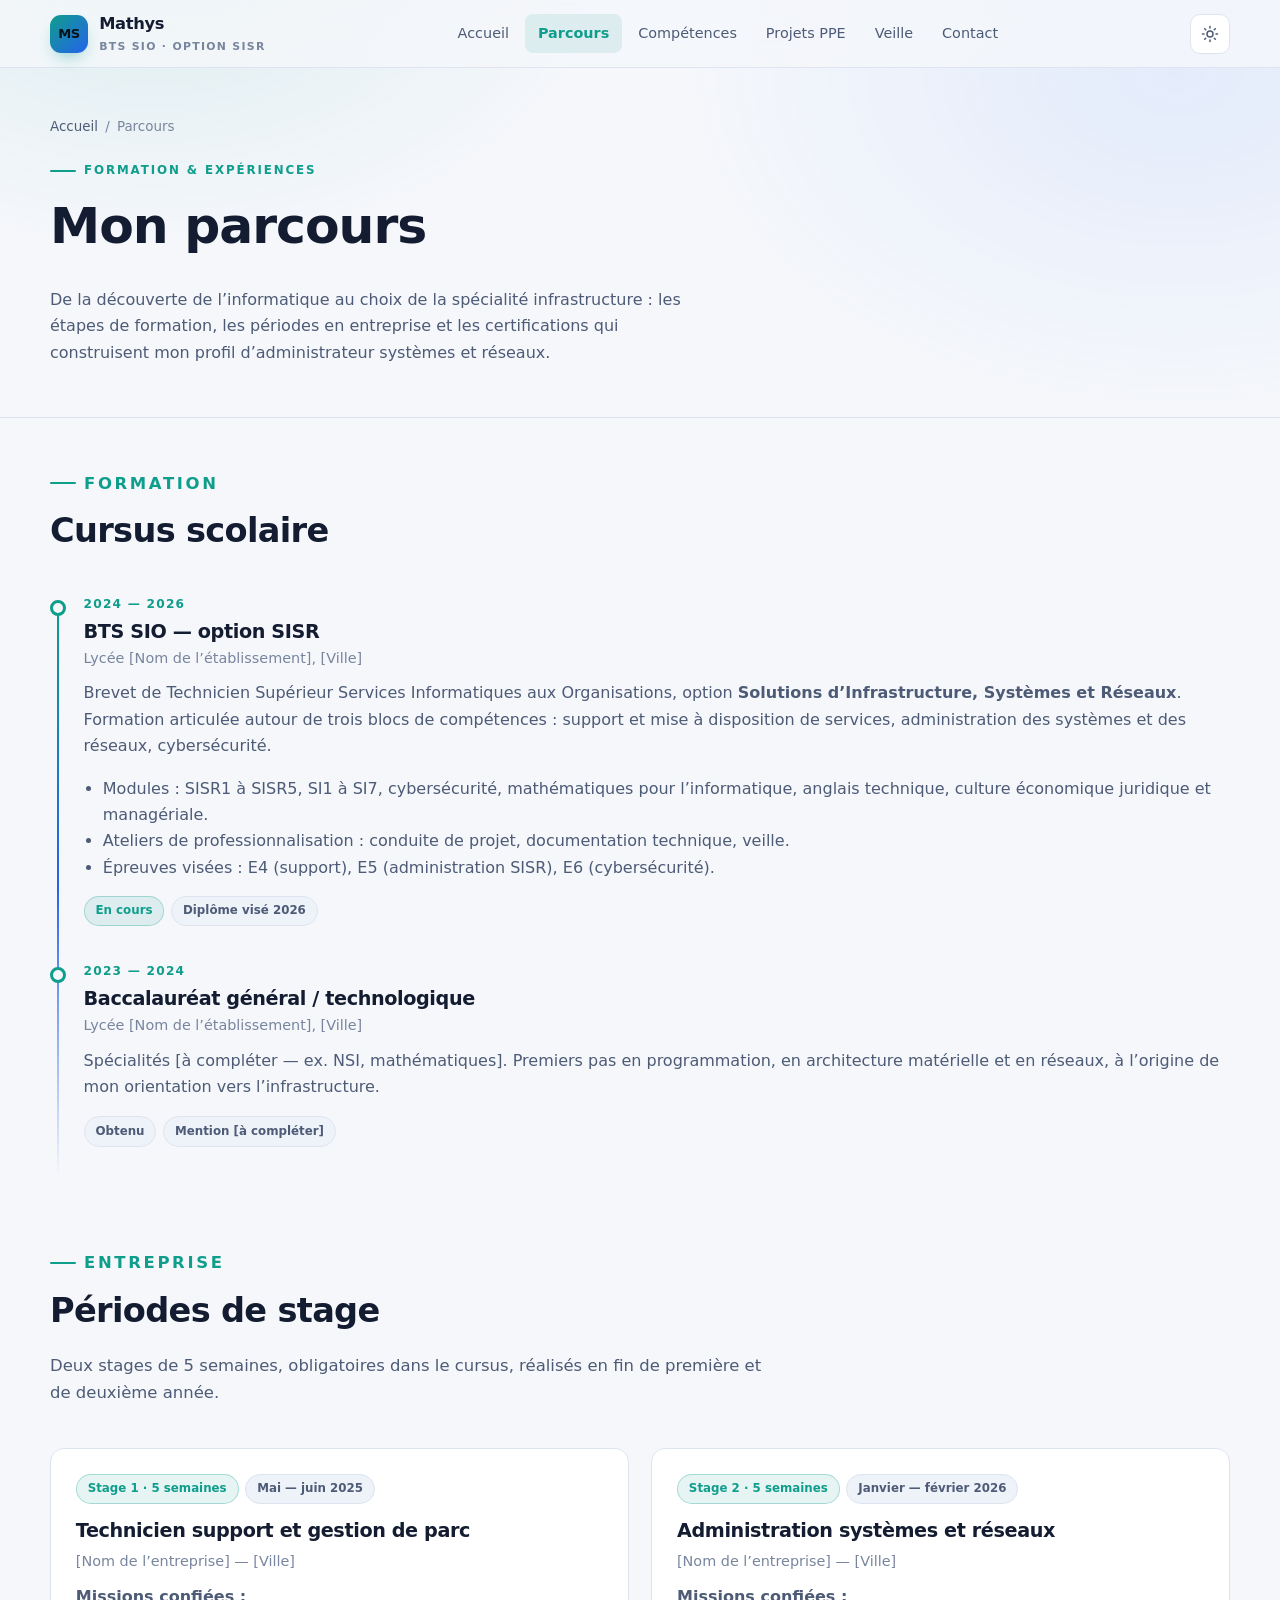
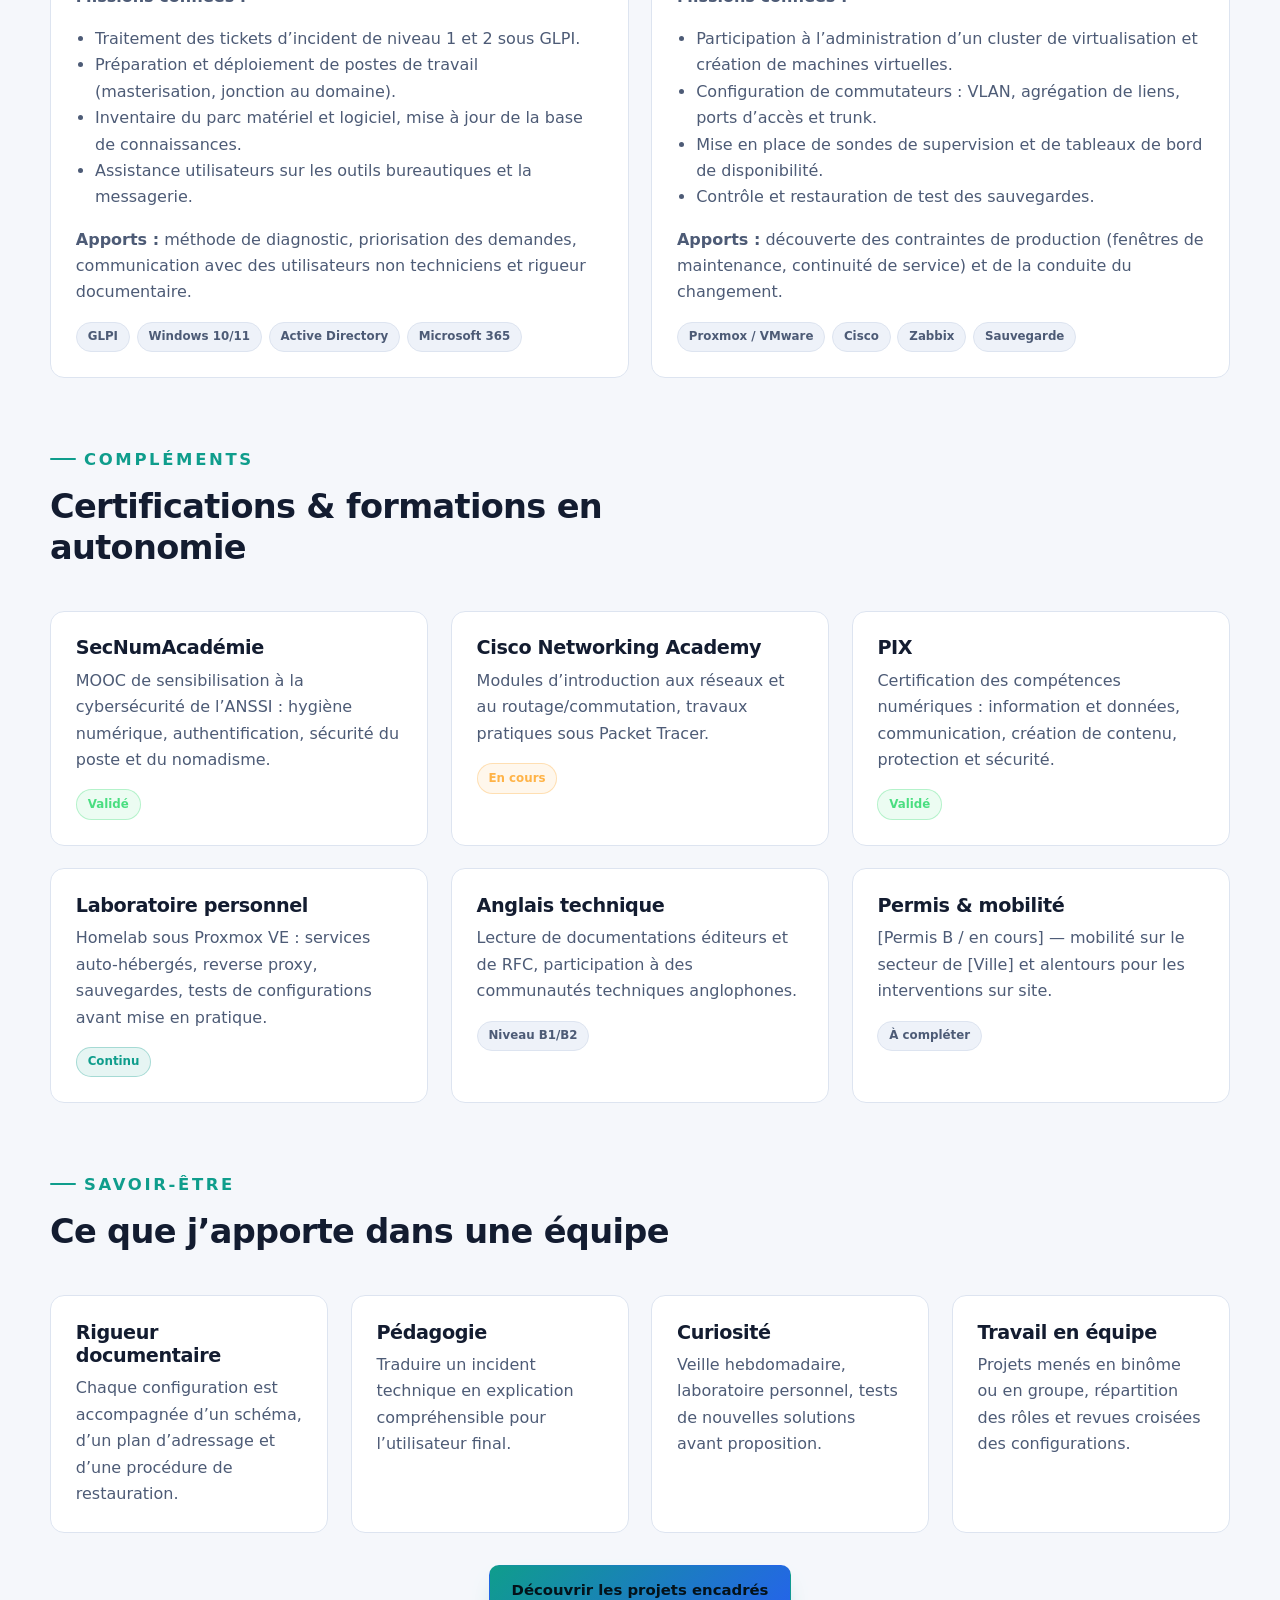
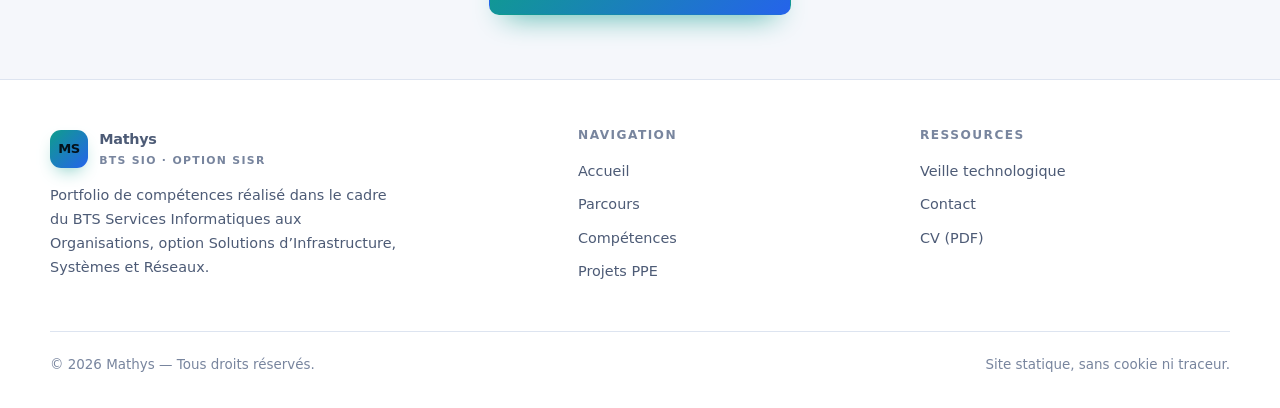
==== parcours.html @ f8f4aac4 "feat: portfolio de competences BTS SIO option SISR Site statique (HTML/CSS/JS, sans dependance) : - " ====
<!DOCTYPE html>
<html lang="fr" data-theme="dark">
<head>
<meta charset="utf-8">
<meta name="viewport" content="width=device-width, initial-scale=1">
<title>Parcours — Portfolio BTS SIO SISR</title>
<meta name="description" content="Formation, stages en entreprise et expériences du parcours BTS SIO option SISR.">
<link rel="stylesheet" href="assets/css/style.css">
<link rel="icon" href="data:image/svg+xml,<svg xmlns='http://www.w3.org/2000/svg' viewBox='0 0 100 100'><rect width='100' height='100' rx='22' fill='%2338d9c4'/><text x='50' y='68' font-size='52' font-family='sans-serif' font-weight='bold' text-anchor='middle' fill='%23061018'>M</text></svg>">
<script>
  (function () {
    try {
      var t = localStorage.getItem('portfolio-theme');
      if (t) document.documentElement.setAttribute('data-theme', t);
    } catch (e) {}
  })();
</script>
</head>
<body>

<header class="site-header">
  <nav class="container nav" aria-label="Navigation principale">
    <a class="brand" href="index.html">
      <span class="brand__mark" aria-hidden="true">MS</span>
      <span>Mathys<span class="brand__sub">BTS SIO · Option SISR</span></span>
    </a>
    <ul class="nav__links" id="nav-links">
      <li><a href="index.html">Accueil</a></li>
      <li><a href="parcours.html">Parcours</a></li>
      <li><a href="competences.html">Compétences</a></li>
      <li><a href="projets.html">Projets PPE</a></li>
      <li><a href="veille.html">Veille</a></li>
      <li><a href="contact.html">Contact</a></li>
    </ul>
    <div class="nav__actions">
      <button class="icon-btn" id="theme-toggle" type="button" aria-label="Changer de thème" title="Changer de thème">
        <svg viewBox="0 0 24 24" fill="none" stroke="currentColor" stroke-width="2" stroke-linecap="round" aria-hidden="true"><circle cx="12" cy="12" r="4"/><path d="M12 2v2M12 20v2M4.9 4.9l1.4 1.4M17.7 17.7l1.4 1.4M2 12h2M20 12h2M4.9 19.1l1.4-1.4M17.7 6.3l1.4-1.4"/></svg>
      </button>
      <button class="icon-btn nav__burger" id="nav-burger" type="button" aria-label="Ouvrir le menu" aria-expanded="false" aria-controls="nav-links">
        <svg viewBox="0 0 24 24" fill="none" stroke="currentColor" stroke-width="2" stroke-linecap="round" aria-hidden="true"><path d="M4 7h16M4 12h16M4 17h16"/></svg>
      </button>
    </div>
  </nav>
</header>

<main>

  <section class="page-head">
    <div class="container">
      <nav class="breadcrumb" aria-label="Fil d’Ariane">
        <a href="index.html">Accueil</a><span>/</span><span>Parcours</span>
      </nav>
      <p class="eyebrow">Formation &amp; expériences</p>
      <h1>Mon parcours</h1>
      <p style="max-width:66ch">
        De la découverte de l’informatique au choix de la spécialité infrastructure : les étapes de formation,
        les périodes en entreprise et les certifications qui construisent mon profil d’administrateur systèmes et réseaux.
      </p>
    </div>
  </section>

  <!-- ================= FORMATION ================= -->
  <section class="container" style="margin-bottom:4rem">
    <div class="section-head reveal">
      <p class="eyebrow">Formation</p>
      <h2>Cursus scolaire</h2>
    </div>

    <div class="timeline">
      <article class="timeline__item reveal">
        <div class="timeline__date">2024 — 2026</div>
        <h3>BTS SIO — option SISR</h3>
        <p class="timeline__place">Lycée [Nom de l’établissement], [Ville]</p>
        <p>
          Brevet de Technicien Supérieur Services Informatiques aux Organisations, option
          <strong>Solutions d’Infrastructure, Systèmes et Réseaux</strong>. Formation articulée autour de trois blocs
          de compétences : support et mise à disposition de services, administration des systèmes et des réseaux,
          cybersécurité.
        </p>
        <ul style="color:var(--text-muted);padding-left:1.2rem;margin-bottom:.9rem">
          <li>Modules : SISR1 à SISR5, SI1 à SI7, cybersécurité, mathématiques pour l’informatique, anglais technique, culture économique juridique et managériale.</li>
          <li>Ateliers de professionnalisation : conduite de projet, documentation technique, veille.</li>
          <li>Épreuves visées : E4 (support), E5 (administration SISR), E6 (cybersécurité).</li>
        </ul>
        <div class="tags">
          <span class="badge badge--accent">En cours</span>
          <span class="badge">Diplôme visé 2026</span>
        </div>
      </article>

      <article class="timeline__item reveal">
        <div class="timeline__date">2023 — 2024</div>
        <h3>Baccalauréat général / technologique</h3>
        <p class="timeline__place">Lycée [Nom de l’établissement], [Ville]</p>
        <p>
          Spécialités [à compléter — ex. NSI, mathématiques]. Premiers pas en programmation, en architecture
          matérielle et en réseaux, à l’origine de mon orientation vers l’infrastructure.
        </p>
        <div class="tags">
          <span class="badge">Obtenu</span>
          <span class="badge">Mention [à compléter]</span>
        </div>
      </article>
    </div>
  </section>

  <!-- ================= STAGES ================= -->
  <section class="container" style="margin-bottom:4rem">
    <div class="section-head reveal">
      <p class="eyebrow">Entreprise</p>
      <h2>Périodes de stage</h2>
      <p>Deux stages de 5 semaines, obligatoires dans le cursus, réalisés en fin de première et de deuxième année.</p>
    </div>

    <div class="grid grid--2">
      <article class="card reveal">
        <div class="tags" style="margin-bottom:.9rem">
          <span class="badge badge--accent">Stage 1 · 5 semaines</span>
          <span class="badge">Mai — juin 2025</span>
        </div>
        <h3>Technicien support et gestion de parc</h3>
        <p class="timeline__place">[Nom de l’entreprise] — [Ville]</p>
        <p><strong>Missions confiées :</strong></p>
        <ul style="color:var(--text-muted);padding-left:1.2rem">
          <li>Traitement des tickets d’incident de niveau 1 et 2 sous GLPI.</li>
          <li>Préparation et déploiement de postes de travail (masterisation, jonction au domaine).</li>
          <li>Inventaire du parc matériel et logiciel, mise à jour de la base de connaissances.</li>
          <li>Assistance utilisateurs sur les outils bureautiques et la messagerie.</li>
        </ul>
        <p><strong>Apports :</strong> méthode de diagnostic, priorisation des demandes, communication avec des
          utilisateurs non techniciens et rigueur documentaire.</p>
        <div class="tags">
          <span class="badge">GLPI</span><span class="badge">Windows 10/11</span><span class="badge">Active Directory</span><span class="badge">Microsoft 365</span>
        </div>
      </article>

      <article class="card reveal">
        <div class="tags" style="margin-bottom:.9rem">
          <span class="badge badge--accent">Stage 2 · 5 semaines</span>
          <span class="badge">Janvier — février 2026</span>
        </div>
        <h3>Administration systèmes et réseaux</h3>
        <p class="timeline__place">[Nom de l’entreprise] — [Ville]</p>
        <p><strong>Missions confiées :</strong></p>
        <ul style="color:var(--text-muted);padding-left:1.2rem">
          <li>Participation à l’administration d’un cluster de virtualisation et création de machines virtuelles.</li>
          <li>Configuration de commutateurs : VLAN, agrégation de liens, ports d’accès et trunk.</li>
          <li>Mise en place de sondes de supervision et de tableaux de bord de disponibilité.</li>
          <li>Contrôle et restauration de test des sauvegardes.</li>
        </ul>
        <p><strong>Apports :</strong> découverte des contraintes de production (fenêtres de maintenance,
          continuité de service) et de la conduite du changement.</p>
        <div class="tags">
          <span class="badge">Proxmox / VMware</span><span class="badge">Cisco</span><span class="badge">Zabbix</span><span class="badge">Sauvegarde</span>
        </div>
      </article>
    </div>
  </section>

  <!-- ================= CERTIFICATIONS ================= -->
  <section class="container" style="margin-bottom:4rem">
    <div class="section-head reveal">
      <p class="eyebrow">Compléments</p>
      <h2>Certifications &amp; formations en autonomie</h2>
    </div>

    <div class="grid grid--3">
      <article class="card card--hover reveal">
        <h3>SecNumAcadémie</h3>
        <p>MOOC de sensibilisation à la cybersécurité de l’ANSSI : hygiène numérique, authentification, sécurité du poste et du nomadisme.</p>
        <span class="badge badge--ok">Validé</span>
      </article>
      <article class="card card--hover reveal">
        <h3>Cisco Networking Academy</h3>
        <p>Modules d’introduction aux réseaux et au routage/commutation, travaux pratiques sous Packet Tracer.</p>
        <span class="badge badge--warn">En cours</span>
      </article>
      <article class="card card--hover reveal">
        <h3>PIX</h3>
        <p>Certification des compétences numériques : information et données, communication, création de contenu, protection et sécurité.</p>
        <span class="badge badge--ok">Validé</span>
      </article>
      <article class="card card--hover reveal">
        <h3>Laboratoire personnel</h3>
        <p>Homelab sous Proxmox VE : services auto-hébergés, reverse proxy, sauvegardes, tests de configurations avant mise en pratique.</p>
        <span class="badge badge--accent">Continu</span>
      </article>
      <article class="card card--hover reveal">
        <h3>Anglais technique</h3>
        <p>Lecture de documentations éditeurs et de RFC, participation à des communautés techniques anglophones.</p>
        <span class="badge">Niveau B1/B2</span>
      </article>
      <article class="card card--hover reveal">
        <h3>Permis &amp; mobilité</h3>
        <p>[Permis B / en cours] — mobilité sur le secteur de [Ville] et alentours pour les interventions sur site.</p>
        <span class="badge">À compléter</span>
      </article>
    </div>
  </section>

  <!-- ================= SOFT SKILLS ================= -->
  <section class="container" style="margin-bottom:2rem">
    <div class="section-head reveal">
      <p class="eyebrow">Savoir-être</p>
      <h2>Ce que j’apporte dans une équipe</h2>
    </div>

    <div class="grid grid--4">
      <div class="card reveal"><h3>Rigueur documentaire</h3><p>Chaque configuration est accompagnée d’un schéma, d’un plan d’adressage et d’une procédure de restauration.</p></div>
      <div class="card reveal"><h3>Pédagogie</h3><p>Traduire un incident technique en explication compréhensible pour l’utilisateur final.</p></div>
      <div class="card reveal"><h3>Curiosité</h3><p>Veille hebdomadaire, laboratoire personnel, tests de nouvelles solutions avant proposition.</p></div>
      <div class="card reveal"><h3>Travail en équipe</h3><p>Projets menés en binôme ou en groupe, répartition des rôles et revues croisées des configurations.</p></div>
    </div>

    <div class="center mt-2">
      <a class="btn btn--primary" href="projets.html">Découvrir les projets encadrés</a>
    </div>
  </section>

</main>

<footer class="site-footer">
  <div class="container">
    <div class="footer-grid">
      <div>
        <a class="brand" href="index.html" style="margin-bottom:.9rem">
          <span class="brand__mark" aria-hidden="true">MS</span>
          <span>Mathys<span class="brand__sub">BTS SIO · Option SISR</span></span>
        </a>
        <p style="max-width:38ch;font-size:.9rem">
          Portfolio de compétences réalisé dans le cadre du BTS Services Informatiques aux Organisations,
          option Solutions d’Infrastructure, Systèmes et Réseaux.
        </p>
      </div>
      <div>
        <h4>Navigation</h4>
        <ul>
          <li><a href="index.html">Accueil</a></li>
          <li><a href="parcours.html">Parcours</a></li>
          <li><a href="competences.html">Compétences</a></li>
          <li><a href="projets.html">Projets PPE</a></li>
        </ul>
      </div>
      <div>
        <h4>Ressources</h4>
        <ul>
          <li><a href="veille.html">Veille technologique</a></li>
          <li><a href="contact.html">Contact</a></li>
          <li><a href="assets/docs/cv.pdf">CV (PDF)</a></li>
        </ul>
      </div>
    </div>
    <div class="footer-bottom">
      <span>© <span data-year>2026</span> Mathys — Tous droits réservés.</span>
      <span>Site statique, sans cookie ni traceur.</span>
    </div>
  </div>
</footer>

<button class="icon-btn" id="to-top" type="button" aria-label="Revenir en haut de page">
  <svg viewBox="0 0 24 24" fill="none" stroke="currentColor" stroke-width="2" stroke-linecap="round" aria-hidden="true"><path d="M12 19V5M6 11l6-6 6 6"/></svg>
</button>

<script src="assets/js/main.js"></script>
</body>
</html>
---- assets/css/style.css ----
/* ==========================================================================
   Portfolio BTS SIO SISR - Feuille de style principale
   ========================================================================== */

/* --------------------------------------------------------------------------
   1. Variables et themes
   -------------------------------------------------------------------------- */
:root {
  /* Couleurs - theme sombre (par defaut) */
  --bg:            #0a1020;
  --bg-soft:       #0f1729;
  --surface:       #131d33;
  --surface-2:     #18243f;
  --border:        #24314f;
  --text:          #e8edf7;
  --text-muted:    #9aa8c4;
  --text-dim:      #6c7c9c;

  --accent:        #38d9c4;
  --accent-2:      #4d8cff;
  --accent-soft:   rgba(56, 217, 196, .12);
  --accent-border: rgba(56, 217, 196, .35);

  --warn:          #ffb347;
  --danger:        #ff6b6b;
  --ok:            #4ade80;

  /* Typographie */
  --font-sans: "Inter", "Segoe UI", system-ui, -apple-system, sans-serif;
  --font-mono: "JetBrains Mono", "Cascadia Code", Consolas, monospace;

  /* Mesures */
  --radius:    14px;
  --radius-sm: 9px;
  --maxw:      1180px;
  --shadow:    0 18px 40px -22px rgba(0, 0, 0, .85);
  --shadow-lg: 0 30px 70px -30px rgba(0, 0, 0, .9);
  --nav-h:     68px;
}

[data-theme="light"] {
  --bg:            #f5f7fb;
  --bg-soft:       #ffffff;
  --surface:       #ffffff;
  --surface-2:     #eef2f9;
  --border:        #dde4f0;
  --text:          #131c30;
  --text-muted:    #4d5b76;
  --text-dim:      #78859e;

  --accent:        #0f9d8c;
  --accent-2:      #2563eb;
  --accent-soft:   rgba(15, 157, 140, .1);
  --accent-border: rgba(15, 157, 140, .3);

  --shadow:    0 14px 32px -20px rgba(19, 28, 48, .35);
  --shadow-lg: 0 26px 60px -30px rgba(19, 28, 48, .4);
}

/* --------------------------------------------------------------------------
   2. Base
   -------------------------------------------------------------------------- */
*, *::before, *::after { box-sizing: border-box; }

html {
  scroll-behavior: smooth;
  scroll-padding-top: calc(var(--nav-h) + 20px);
}

body {
  margin: 0;
  font-family: var(--font-sans);
  background: var(--bg);
  color: var(--text);
  line-height: 1.65;
  -webkit-font-smoothing: antialiased;
  overflow-x: hidden;
}

body::before {
  /* Halo decoratif en fond de page */
  content: "";
  position: fixed;
  inset: 0;
  pointer-events: none;
  z-index: 0;
  background:
    radial-gradient(650px 420px at 12% -5%, var(--accent-soft), transparent 70%),
    radial-gradient(700px 480px at 92% 8%, rgba(77, 140, 255, .10), transparent 70%);
}

img { max-width: 100%; display: block; }

a {
  color: var(--accent);
  text-decoration: none;
  transition: color .18s ease;
}
a:hover { color: var(--accent-2); }

h1, h2, h3, h4 {
  line-height: 1.22;
  margin: 0 0 .6em;
  font-weight: 700;
  letter-spacing: -.02em;
}
h1 { font-size: clamp(2rem, 4.6vw, 3.15rem); }
h2 { font-size: clamp(1.5rem, 2.9vw, 2.1rem); }
h3 { font-size: 1.2rem; }

p { margin: 0 0 1rem; color: var(--text-muted); }

code, kbd, pre { font-family: var(--font-mono); font-size: .88em; }

code {
  background: var(--surface-2);
  border: 1px solid var(--border);
  padding: .1em .42em;
  border-radius: 6px;
  color: var(--accent);
}

pre {
  background: var(--bg-soft);
  border: 1px solid var(--border);
  border-left: 3px solid var(--accent);
  border-radius: var(--radius-sm);
  padding: 1rem 1.15rem;
  overflow-x: auto;
  color: var(--text-muted);
  line-height: 1.6;
}
pre code { background: none; border: 0; padding: 0; color: inherit; }

:focus-visible {
  outline: 2px solid var(--accent);
  outline-offset: 3px;
  border-radius: 4px;
}

::selection { background: var(--accent); color: #06121a; }

/* --------------------------------------------------------------------------
   3. Utilitaires de mise en page
   -------------------------------------------------------------------------- */
.container {
  width: min(100% - 2.6rem, var(--maxw));
  margin-inline: auto;
  position: relative;
  z-index: 1;
}

.section { padding: 5.2rem 0; }
.section--tight { padding: 3.2rem 0; }

.section-head { margin-bottom: 2.6rem; max-width: 720px; }
.section-head p { font-size: 1.03rem; }

.eyebrow {
  display: inline-flex;
  align-items: center;
  gap: .5rem;
  font-size: .74rem;
  font-weight: 700;
  letter-spacing: .16em;
  text-transform: uppercase;
  color: var(--accent);
  margin-bottom: .9rem;
}
.eyebrow::before {
  content: "";
  width: 26px;
  height: 2px;
  background: var(--accent);
  border-radius: 2px;
}

.grid { display: grid; gap: 1.4rem; }
.grid--2 { grid-template-columns: repeat(auto-fit, minmax(310px, 1fr)); }
.grid--3 { grid-template-columns: repeat(auto-fit, minmax(280px, 1fr)); }
.grid--4 { grid-template-columns: repeat(auto-fit, minmax(215px, 1fr)); }

.text-muted { color: var(--text-muted); }
.center { text-align: center; }
.mt-2 { margin-top: 2rem; }

/* --------------------------------------------------------------------------
   4. En-tete / navigation
   -------------------------------------------------------------------------- */
.site-header {
  position: sticky;
  top: 0;
  z-index: 60;
  height: var(--nav-h);
  display: flex;
  align-items: center;
  background: color-mix(in srgb, var(--bg) 82%, transparent);
  backdrop-filter: blur(14px);
  border-bottom: 1px solid var(--border);
}

.nav {
  display: flex;
  align-items: center;
  justify-content: space-between;
  gap: 1rem;
}

.brand {
  display: flex;
  align-items: center;
  gap: .7rem;
  font-weight: 800;
  color: var(--text);
  letter-spacing: -.02em;
  font-size: 1.02rem;
}
.brand:hover { color: var(--text); }

.brand__mark {
  width: 38px;
  height: 38px;
  display: grid;
  place-items: center;
  border-radius: 11px;
  background: linear-gradient(135deg, var(--accent), var(--accent-2));
  color: #04121a;
  font-weight: 900;
  font-size: .82rem;
  letter-spacing: -.04em;
  box-shadow: 0 8px 20px -10px var(--accent);
}
.brand__sub {
  display: block;
  font-size: .68rem;
  font-weight: 600;
  letter-spacing: .12em;
  text-transform: uppercase;
  color: var(--text-dim);
}

.nav__links {
  display: flex;
  align-items: center;
  gap: .25rem;
  list-style: none;
  margin: 0;
  padding: 0;
}

.nav__links a {
  display: block;
  padding: .5rem .78rem;
  border-radius: 8px;
  font-size: .9rem;
  font-weight: 500;
  color: var(--text-muted);
}
.nav__links a:hover { color: var(--text); background: var(--surface-2); }
.nav__links a.is-active {
  color: var(--accent);
  background: var(--accent-soft);
  font-weight: 600;
}

.nav__actions { display: flex; align-items: center; gap: .55rem; }

.icon-btn {
  width: 40px;
  height: 40px;
  display: grid;
  place-items: center;
  border-radius: 10px;
  border: 1px solid var(--border);
  background: var(--surface);
  color: var(--text-muted);
  cursor: pointer;
  transition: .18s ease;
}
.icon-btn:hover { color: var(--accent); border-color: var(--accent-border); }
.icon-btn svg { width: 18px; height: 18px; }

.nav__burger { display: none; }

@media (max-width: 940px) {
  .nav__burger { display: grid; }
  .nav__links {
    position: fixed;
    inset: var(--nav-h) 0 auto 0;
    flex-direction: column;
    align-items: stretch;
    gap: .2rem;
    padding: 1rem 1.3rem 1.6rem;
    background: var(--bg-soft);
    border-bottom: 1px solid var(--border);
    box-shadow: var(--shadow-lg);
    transform: translateY(-130%);
    transition: transform .3s cubic-bezier(.4, 0, .2, 1);
  }
  .nav__links.is-open { transform: translateY(0); }
  .nav__links a { padding: .8rem .9rem; font-size: 1rem; }
}

/* --------------------------------------------------------------------------
   5. Boutons et badges
   -------------------------------------------------------------------------- */
.btn {
  display: inline-flex;
  align-items: center;
  gap: .5rem;
  padding: .74rem 1.35rem;
  border-radius: 10px;
  border: 1px solid transparent;
  font-size: .93rem;
  font-weight: 600;
  cursor: pointer;
  transition: .2s ease;
  white-space: nowrap;
}
.btn svg { width: 17px; height: 17px; }

.btn--primary {
  background: linear-gradient(135deg, var(--accent), var(--accent-2));
  color: #04121a;
  box-shadow: 0 14px 30px -16px var(--accent);
}
.btn--primary:hover {
  color: #04121a;
  transform: translateY(-2px);
  box-shadow: 0 20px 38px -16px var(--accent);
}

.btn--ghost {
  background: var(--surface);
  border-color: var(--border);
  color: var(--text);
}
.btn--ghost:hover { color: var(--accent); border-color: var(--accent-border); }

.badge {
  display: inline-block;
  padding: .28rem .68rem;
  border-radius: 999px;
  font-size: .74rem;
  font-weight: 600;
  background: var(--surface-2);
  border: 1px solid var(--border);
  color: var(--text-muted);
  white-space: nowrap;
}
.badge--accent {
  background: var(--accent-soft);
  border-color: var(--accent-border);
  color: var(--accent);
}
.badge--ok     { color: var(--ok);     border-color: rgba(74, 222, 128, .35); background: rgba(74, 222, 128, .1); }
.badge--warn   { color: var(--warn);   border-color: rgba(255, 179, 71, .35); background: rgba(255, 179, 71, .1); }
.badge--danger { color: var(--danger); border-color: rgba(255, 107, 107, .35); background: rgba(255, 107, 107, .1); }

.tags { display: flex; flex-wrap: wrap; gap: .42rem; }

/* --------------------------------------------------------------------------
   6. Cartes
   -------------------------------------------------------------------------- */
.card {
  background: var(--surface);
  border: 1px solid var(--border);
  border-radius: var(--radius);
  padding: 1.55rem;
  transition: .25s ease;
  position: relative;
}
.card--hover:hover {
  transform: translateY(-4px);
  border-color: var(--accent-border);
  box-shadow: var(--shadow);
}
.card h3 { margin-bottom: .5rem; }
.card p:last-child { margin-bottom: 0; }

.card__icon {
  width: 44px;
  height: 44px;
  display: grid;
  place-items: center;
  border-radius: 12px;
  background: var(--accent-soft);
  border: 1px solid var(--accent-border);
  color: var(--accent);
  margin-bottom: 1rem;
}
.card__icon svg { width: 21px; height: 21px; }

/* --------------------------------------------------------------------------
   7. Hero
   -------------------------------------------------------------------------- */
.hero { padding: 4.5rem 0 3.4rem; }

.hero__grid {
  display: grid;
  grid-template-columns: 1.35fr .8fr;
  gap: 3rem;
  align-items: center;
}
@media (max-width: 900px) {
  .hero__grid { grid-template-columns: 1fr; gap: 2.2rem; }
}

.hero h1 { margin-bottom: 1rem; }
.hero h1 .grad {
  background: linear-gradient(120deg, var(--accent), var(--accent-2));
  -webkit-background-clip: text;
  background-clip: text;
  color: transparent;
}
.hero__lead { font-size: 1.1rem; max-width: 56ch; }

.hero__actions { display: flex; flex-wrap: wrap; gap: .8rem; margin-top: 1.8rem; }

.hero__card {
  background: var(--surface);
  border: 1px solid var(--border);
  border-radius: var(--radius);
  padding: 1.5rem;
  box-shadow: var(--shadow);
}
.hero__card dl { margin: 0; display: grid; gap: .95rem; }
.hero__card dt {
  font-size: .7rem;
  text-transform: uppercase;
  letter-spacing: .12em;
  color: var(--text-dim);
  font-weight: 700;
}
.hero__card dd { margin: .15rem 0 0; font-weight: 600; font-size: .95rem; }

.status-dot {
  display: inline-block;
  width: 8px; height: 8px;
  border-radius: 50%;
  background: var(--ok);
  margin-right: .45rem;
  box-shadow: 0 0 0 3px rgba(74, 222, 128, .2);
}

/* Statistiques */
.stats {
  display: grid;
  grid-template-columns: repeat(auto-fit, minmax(150px, 1fr));
  gap: 1rem;
  margin-top: 3rem;
}
.stat {
  background: var(--surface);
  border: 1px solid var(--border);
  border-radius: var(--radius);
  padding: 1.2rem 1.3rem;
}
.stat__num {
  font-size: 1.9rem;
  font-weight: 800;
  letter-spacing: -.03em;
  background: linear-gradient(120deg, var(--accent), var(--accent-2));
  -webkit-background-clip: text;
  background-clip: text;
  color: transparent;
  line-height: 1.1;
}
.stat__label { font-size: .82rem; color: var(--text-dim); font-weight: 500; }

/* --------------------------------------------------------------------------
   8. Timeline (parcours)
   -------------------------------------------------------------------------- */
.timeline { position: relative; padding-left: 2.1rem; }
.timeline::before {
  content: "";
  position: absolute;
  left: 7px; top: 6px; bottom: 6px;
  width: 2px;
  background: linear-gradient(180deg, var(--accent), var(--accent-2), transparent);
  border-radius: 2px;
}
.timeline__item { position: relative; padding-bottom: 2.2rem; }
.timeline__item::before {
  content: "";
  position: absolute;
  left: -2.1rem;
  top: 6px;
  width: 16px; height: 16px;
  border-radius: 50%;
  background: var(--bg);
  border: 3px solid var(--accent);
}
.timeline__date {
  font-size: .76rem;
  font-weight: 700;
  letter-spacing: .1em;
  text-transform: uppercase;
  color: var(--accent);
  margin-bottom: .35rem;
}
.timeline__item h3 { margin-bottom: .25rem; }
.timeline__place { font-size: .9rem; color: var(--text-dim); margin-bottom: .6rem; }

/* --------------------------------------------------------------------------
   9. Competences
   -------------------------------------------------------------------------- */
.bloc {
  border: 1px solid var(--border);
  border-radius: var(--radius);
  background: var(--surface);
  overflow: hidden;
  margin-bottom: 1.5rem;
}
.bloc__head {
  padding: 1.3rem 1.55rem;
  background: var(--surface-2);
  border-bottom: 1px solid var(--border);
  display: flex;
  flex-wrap: wrap;
  align-items: center;
  gap: .8rem;
}
.bloc__num {
  width: 40px; height: 40px;
  flex: none;
  display: grid;
  place-items: center;
  border-radius: 10px;
  background: linear-gradient(135deg, var(--accent), var(--accent-2));
  color: #04121a;
  font-weight: 800;
}
.bloc__head h3 { margin: 0; flex: 1 1 260px; font-size: 1.06rem; }
.bloc__body { padding: 1.35rem 1.55rem; }

.skill { padding: .95rem 0; border-bottom: 1px dashed var(--border); }
.skill:last-child { border-bottom: 0; padding-bottom: 0; }
.skill:first-child { padding-top: 0; }
.skill__top {
  display: flex;
  flex-wrap: wrap;
  align-items: baseline;
  justify-content: space-between;
  gap: .6rem;
  margin-bottom: .45rem;
}
.skill__name { font-weight: 600; font-size: .96rem; color: var(--text); }
.skill__level { font-size: .76rem; color: var(--text-dim); font-weight: 600; }
.skill__bar {
  height: 6px;
  border-radius: 999px;
  background: var(--surface-2);
  overflow: hidden;
  border: 1px solid var(--border);
}
.skill__fill {
  height: 100%;
  border-radius: 999px;
  background: linear-gradient(90deg, var(--accent), var(--accent-2));
  width: 0;
  transition: width 1.1s cubic-bezier(.22, 1, .36, 1);
}
.skill__proof { font-size: .84rem; color: var(--text-dim); margin: .5rem 0 0; }
.skill__proof a { font-weight: 600; }

/* Tableau */
.table-wrap {
  overflow-x: auto;
  border: 1px solid var(--border);
  border-radius: var(--radius);
  background: var(--surface);
}
table { border-collapse: collapse; width: 100%; min-width: 640px; font-size: .9rem; }
thead th {
  background: var(--surface-2);
  text-align: left;
  padding: .85rem 1rem;
  font-size: .76rem;
  letter-spacing: .09em;
  text-transform: uppercase;
  color: var(--text-dim);
  border-bottom: 1px solid var(--border);
  white-space: nowrap;
}
tbody td {
  padding: .85rem 1rem;
  border-bottom: 1px solid var(--border);
  color: var(--text-muted);
  vertical-align: top;
}
tbody tr:last-child td { border-bottom: 0; }
tbody tr:hover td { background: var(--surface-2); }
tbody td strong { color: var(--text); font-weight: 600; }

/* --------------------------------------------------------------------------
   10. Projets
   -------------------------------------------------------------------------- */
.filters {
  display: flex;
  flex-wrap: wrap;
  gap: .5rem;
  margin-bottom: 2rem;
}
.filter {
  padding: .5rem 1rem;
  border-radius: 999px;
  border: 1px solid var(--border);
  background: var(--surface);
  color: var(--text-muted);
  font-size: .86rem;
  font-weight: 600;
  cursor: pointer;
  transition: .18s ease;
}
.filter:hover { color: var(--text); border-color: var(--accent-border); }
.filter.is-active {
  background: var(--accent-soft);
  border-color: var(--accent-border);
  color: var(--accent);
}

.project {
  display: flex;
  flex-direction: column;
  background: var(--surface);
  border: 1px solid var(--border);
  border-radius: var(--radius);
  overflow: hidden;
  transition: .25s ease;
}
.project:hover {
  transform: translateY(-5px);
  border-color: var(--accent-border);
  box-shadow: var(--shadow);
}
.project.is-hidden { display: none; }

.project__cover {
  height: 128px;
  background: linear-gradient(135deg, var(--surface-2), var(--bg-soft));
  border-bottom: 1px solid var(--border);
  display: grid;
  place-items: center;
  position: relative;
}
.project__cover svg { width: 52px; height: 52px; color: var(--accent); opacity: .9; }
.project__ref {
  position: absolute;
  top: .8rem; left: .9rem;
  font-family: var(--font-mono);
  font-size: .7rem;
  color: var(--text-dim);
  letter-spacing: .08em;
}
.project__body { padding: 1.35rem 1.45rem 1.5rem; display: flex; flex-direction: column; flex: 1; }
.project__body h3 { font-size: 1.08rem; margin-bottom: .45rem; }
.project__body h3 a { color: var(--text); }
.project__body h3 a:hover { color: var(--accent); }
.project__desc { font-size: .9rem; flex: 1; }
.project__foot {
  margin-top: 1.1rem;
  padding-top: 1rem;
  border-top: 1px solid var(--border);
  display: flex;
  align-items: center;
  justify-content: space-between;
  gap: .6rem;
  font-size: .85rem;
  font-weight: 600;
}

/* --------------------------------------------------------------------------
   11. Fiche projet
   -------------------------------------------------------------------------- */
.page-head {
  padding: 3rem 0 2.2rem;
  border-bottom: 1px solid var(--border);
  margin-bottom: 3rem;
}
.breadcrumb {
  font-size: .84rem;
  color: var(--text-dim);
  margin-bottom: 1rem;
  display: flex;
  gap: .45rem;
  flex-wrap: wrap;
}
.breadcrumb a { color: var(--text-muted); }
.breadcrumb a:hover { color: var(--accent); }

.project-layout {
  display: grid;
  grid-template-columns: minmax(0, 1fr) 300px;
  gap: 2.6rem;
  align-items: start;
}
@media (max-width: 980px) {
  .project-layout { grid-template-columns: 1fr; }
  .project-aside { position: static !important; }
}

.project-aside {
  position: sticky;
  top: calc(var(--nav-h) + 24px);
  display: grid;
  gap: 1.2rem;
}

.prose h2 {
  margin-top: 2.6rem;
  padding-top: .4rem;
  font-size: 1.42rem;
}
.prose h2:first-child { margin-top: 0; }
.prose h3 { margin-top: 1.8rem; font-size: 1.06rem; color: var(--text); }
.prose ul, .prose ol { color: var(--text-muted); padding-left: 1.25rem; margin: 0 0 1.1rem; }
.prose li { margin-bottom: .48rem; }
.prose li::marker { color: var(--accent); }
.prose strong { color: var(--text); font-weight: 600; }

.callout {
  border-left: 3px solid var(--accent);
  background: var(--accent-soft);
  border-radius: var(--radius-sm);
  padding: 1.05rem 1.25rem;
  margin: 1.5rem 0;
}
.callout p:last-child { margin-bottom: 0; }
.callout__title {
  font-weight: 700;
  color: var(--accent);
  font-size: .82rem;
  letter-spacing: .09em;
  text-transform: uppercase;
  margin-bottom: .4rem;
}
.callout--warn { border-left-color: var(--warn); background: rgba(255, 179, 71, .09); }
.callout--warn .callout__title { color: var(--warn); }

.figure {
  border: 1px solid var(--border);
  border-radius: var(--radius);
  background: var(--bg-soft);
  padding: 1.4rem;
  margin: 1.6rem 0;
  overflow-x: auto;
}
.figure figcaption {
  margin-top: .9rem;
  font-size: .82rem;
  color: var(--text-dim);
  text-align: center;
}
.figure svg { width: 100%; height: auto; min-width: 520px; }

/* Etapes numerotees */
.steps { counter-reset: step; list-style: none; padding: 0; margin: 1.4rem 0; }
.steps li {
  counter-increment: step;
  position: relative;
  padding: 0 0 1.3rem 3rem;
  border-left: 1px dashed var(--border);
  margin-left: 14px;
  color: var(--text-muted);
}
.steps li:last-child { border-left-color: transparent; padding-bottom: 0; }
.steps li::before {
  content: counter(step);
  position: absolute;
  left: -14px;
  top: -2px;
  width: 28px; height: 28px;
  display: grid;
  place-items: center;
  border-radius: 50%;
  background: var(--surface);
  border: 1px solid var(--accent-border);
  color: var(--accent);
  font-size: .8rem;
  font-weight: 700;
}
.steps li strong { display: block; color: var(--text); margin-bottom: .2rem; }

/* --------------------------------------------------------------------------
   12. Veille
   -------------------------------------------------------------------------- */
.watch-item {
  border: 1px solid var(--border);
  border-radius: var(--radius);
  background: var(--surface);
  padding: 1.35rem 1.5rem;
  margin-bottom: 1rem;
  transition: .2s ease;
}
.watch-item:hover { border-color: var(--accent-border); }
.watch-item__meta {
  display: flex;
  flex-wrap: wrap;
  gap: .6rem;
  align-items: center;
  margin-bottom: .6rem;
  font-size: .78rem;
  color: var(--text-dim);
}
.watch-item h3 { font-size: 1.02rem; margin-bottom: .45rem; }

/* --------------------------------------------------------------------------
   13. Contact
   -------------------------------------------------------------------------- */
.contact-grid {
  display: grid;
  grid-template-columns: 1fr 1.15fr;
  gap: 2.2rem;
  align-items: start;
}
@media (max-width: 880px) { .contact-grid { grid-template-columns: 1fr; } }

.contact-line {
  display: flex;
  gap: .95rem;
  align-items: flex-start;
  padding: 1rem 0;
  border-bottom: 1px solid var(--border);
}
.contact-line:last-child { border-bottom: 0; }
.contact-line__ico {
  width: 38px; height: 38px;
  flex: none;
  display: grid;
  place-items: center;
  border-radius: 10px;
  background: var(--accent-soft);
  border: 1px solid var(--accent-border);
  color: var(--accent);
}
.contact-line__ico svg { width: 17px; height: 17px; }
.contact-line span {
  display: block;
  font-size: .74rem;
  text-transform: uppercase;
  letter-spacing: .1em;
  color: var(--text-dim);
  font-weight: 700;
}

.field { margin-bottom: 1.1rem; }
.field label {
  display: block;
  font-size: .82rem;
  font-weight: 600;
  margin-bottom: .4rem;
  color: var(--text);
}
.field input, .field textarea, .field select {
  width: 100%;
  padding: .74rem .9rem;
  border-radius: var(--radius-sm);
  border: 1px solid var(--border);
  background: var(--bg-soft);
  color: var(--text);
  font-family: inherit;
  font-size: .93rem;
  transition: .18s ease;
}
.field input:focus, .field textarea:focus, .field select:focus {
  outline: none;
  border-color: var(--accent);
  box-shadow: 0 0 0 3px var(--accent-soft);
}
.field textarea { resize: vertical; min-height: 130px; }

/* --------------------------------------------------------------------------
   14. Pied de page
   -------------------------------------------------------------------------- */
.site-footer {
  border-top: 1px solid var(--border);
  background: var(--bg-soft);
  padding: 3rem 0 2rem;
  margin-top: 4rem;
}
.footer-grid {
  display: grid;
  grid-template-columns: 1.6fr 1fr 1fr;
  gap: 2rem;
  margin-bottom: 2.2rem;
}
@media (max-width: 780px) { .footer-grid { grid-template-columns: 1fr; gap: 1.6rem; } }
.footer-grid h4 {
  font-size: .76rem;
  text-transform: uppercase;
  letter-spacing: .12em;
  color: var(--text-dim);
  margin-bottom: .9rem;
}
.footer-grid ul { list-style: none; margin: 0; padding: 0; }
.footer-grid li { margin-bottom: .45rem; }
.footer-grid a { font-size: .9rem; color: var(--text-muted); }
.footer-grid a:hover { color: var(--accent); }

.footer-bottom {
  border-top: 1px solid var(--border);
  padding-top: 1.4rem;
  display: flex;
  flex-wrap: wrap;
  gap: .8rem;
  justify-content: space-between;
  font-size: .84rem;
  color: var(--text-dim);
}

/* --------------------------------------------------------------------------
   15. Animations
   -------------------------------------------------------------------------- */
.reveal {
  opacity: 0;
  transform: translateY(22px);
  transition: opacity .65s ease, transform .65s cubic-bezier(.22, 1, .36, 1);
}
.reveal.is-visible { opacity: 1; transform: none; }

#to-top {
  position: fixed;
  right: 1.4rem;
  bottom: 1.4rem;
  z-index: 50;
  opacity: 0;
  pointer-events: none;
  transform: translateY(12px);
  transition: .25s ease;
}
#to-top.is-visible { opacity: 1; pointer-events: auto; transform: none; }

@media (prefers-reduced-motion: reduce) {
  *, *::before, *::after {
    animation-duration: .01ms !important;
    transition-duration: .01ms !important;
    scroll-behavior: auto !important;
  }
  .reveal { opacity: 1; transform: none; }
}

/* --------------------------------------------------------------------------
   16. Impression
   -------------------------------------------------------------------------- */
@media print {
  .site-header, .site-footer, #to-top, .filters, .hero__actions { display: none !important; }
  body { background: #fff; color: #000; }
  body::before { display: none; }
  .card, .bloc, .table-wrap, .project { break-inside: avoid; border-color: #ccc; }
  a { color: #000; text-decoration: underline; }
}

/* Contenu réservé aux technologies d assistance */
.visually-hidden {
  position: absolute;
  width: 1px; height: 1px;
  margin: -1px; padding: 0;
  overflow: hidden;
  clip: rect(0 0 0 0);
  white-space: nowrap;
  border: 0;
}
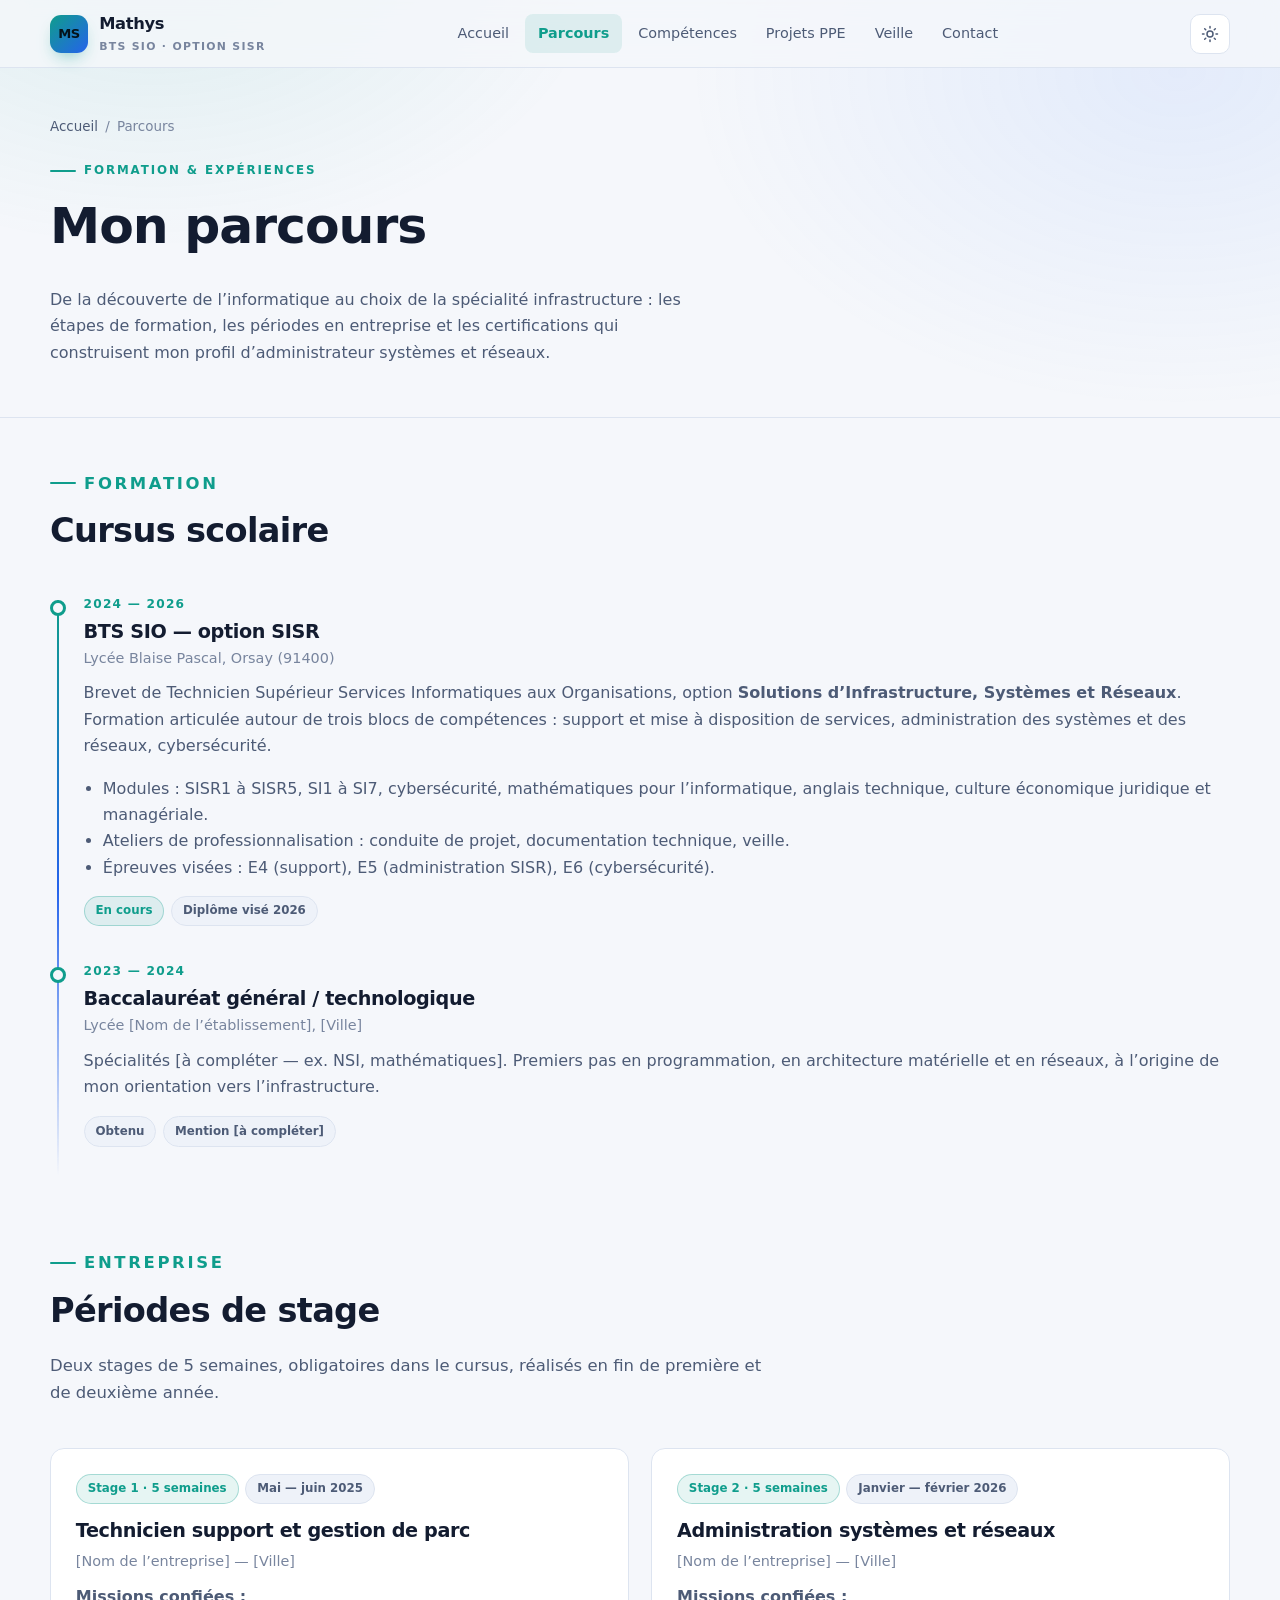
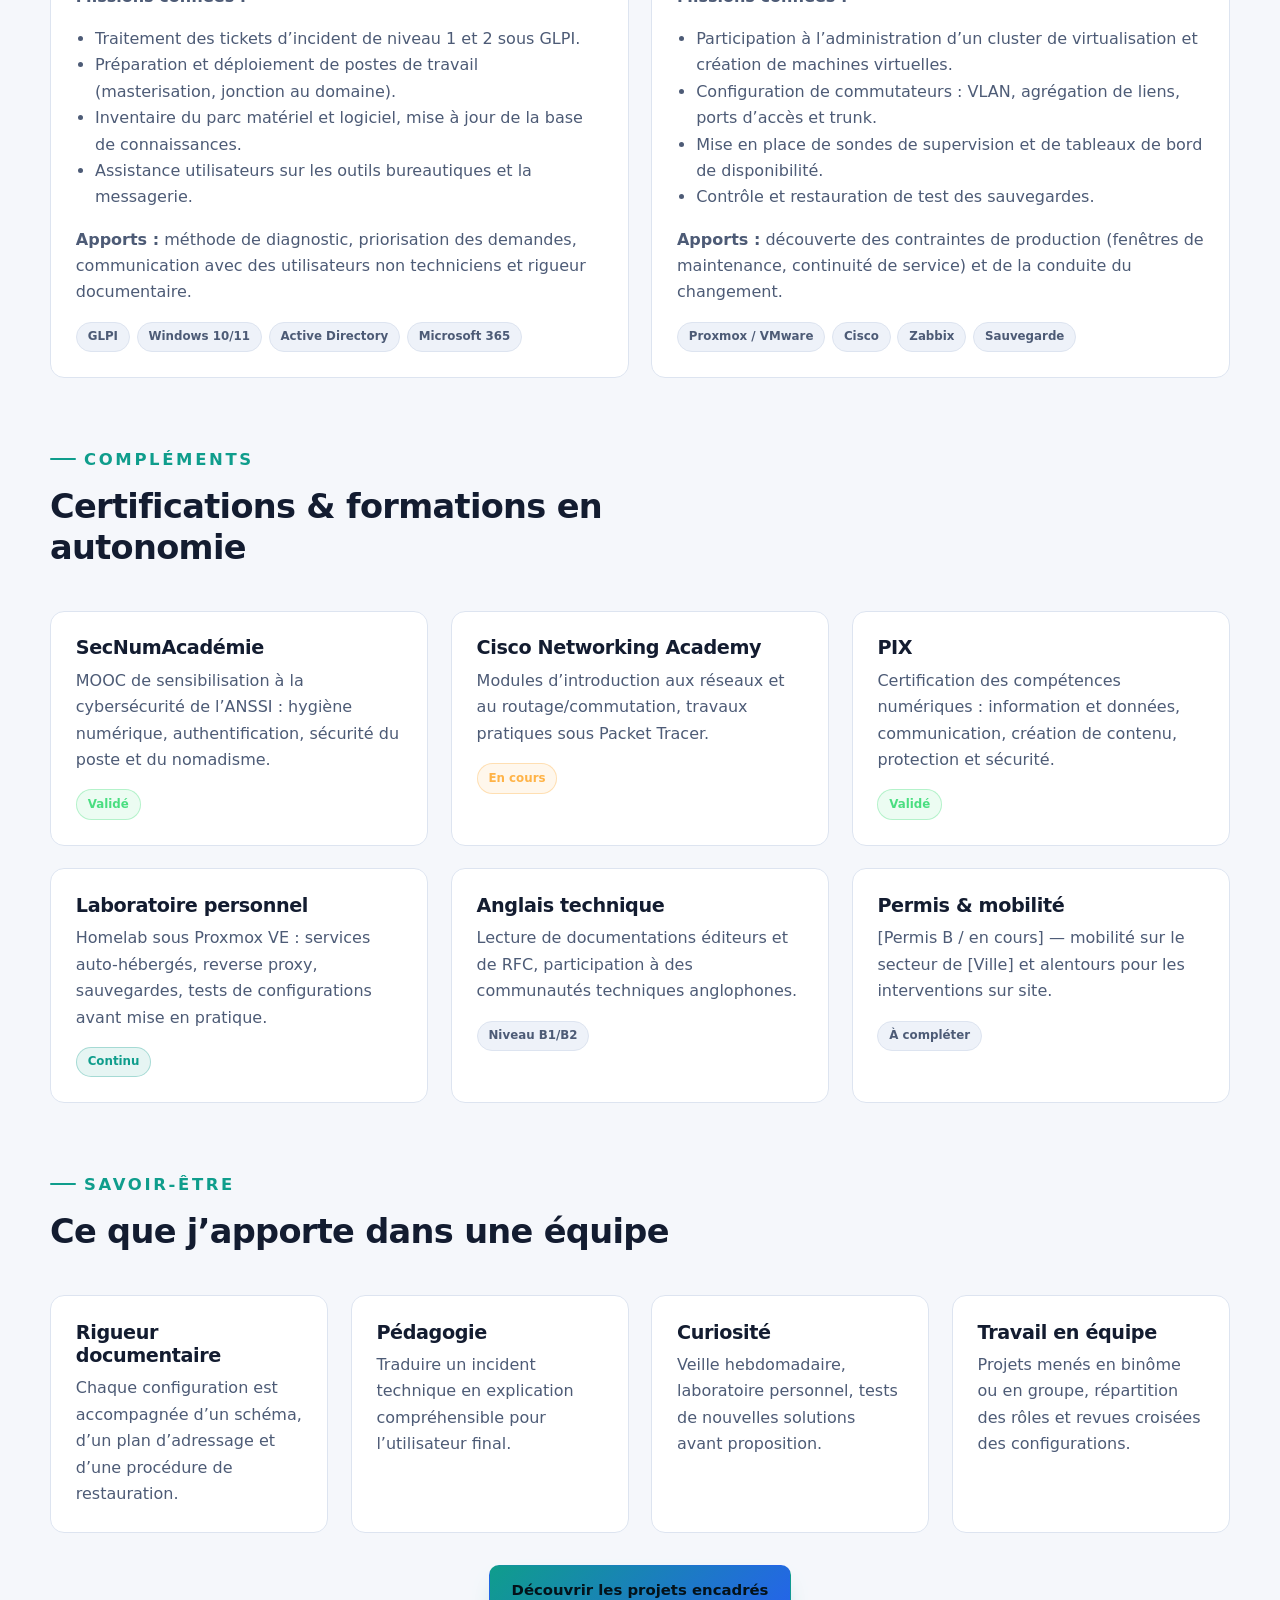
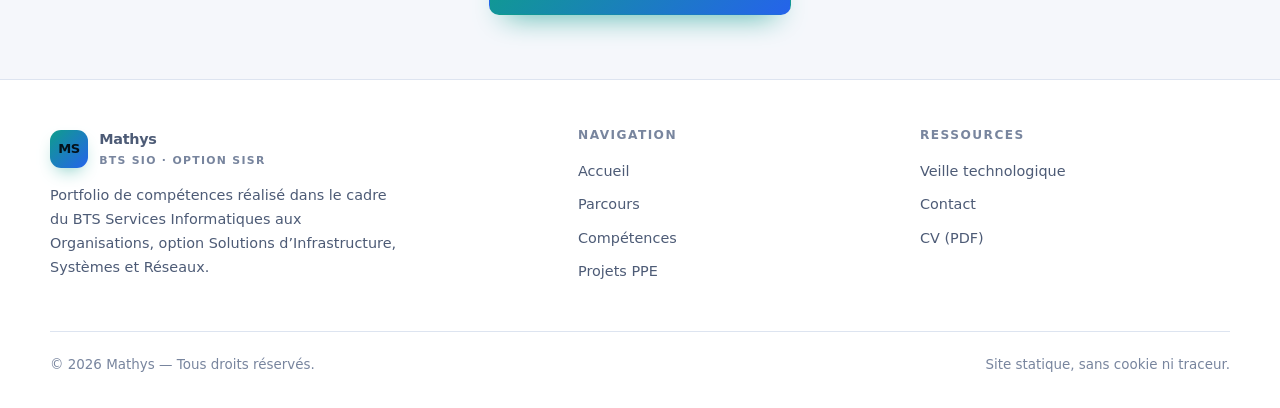
==== commit 85cdb0a3: "Update parcours.html" ====
--- a/parcours.html
+++ b/parcours.html
@@ -70,7 +70,7 @@
       <article class="timeline__item reveal">
         <div class="timeline__date">2024 — 2026</div>
         <h3>BTS SIO — option SISR</h3>
-        <p class="timeline__place">Lycée [Nom de l’établissement], [Ville]</p>
+        <p class="timeline__place">Lycée Blaise Pascal, Orsay (91400)</p>
         <p>
           Brevet de Technicien Supérieur Services Informatiques aux Organisations, option
           <strong>Solutions d’Infrastructure, Systèmes et Réseaux</strong>. Formation articulée autour de trois blocs
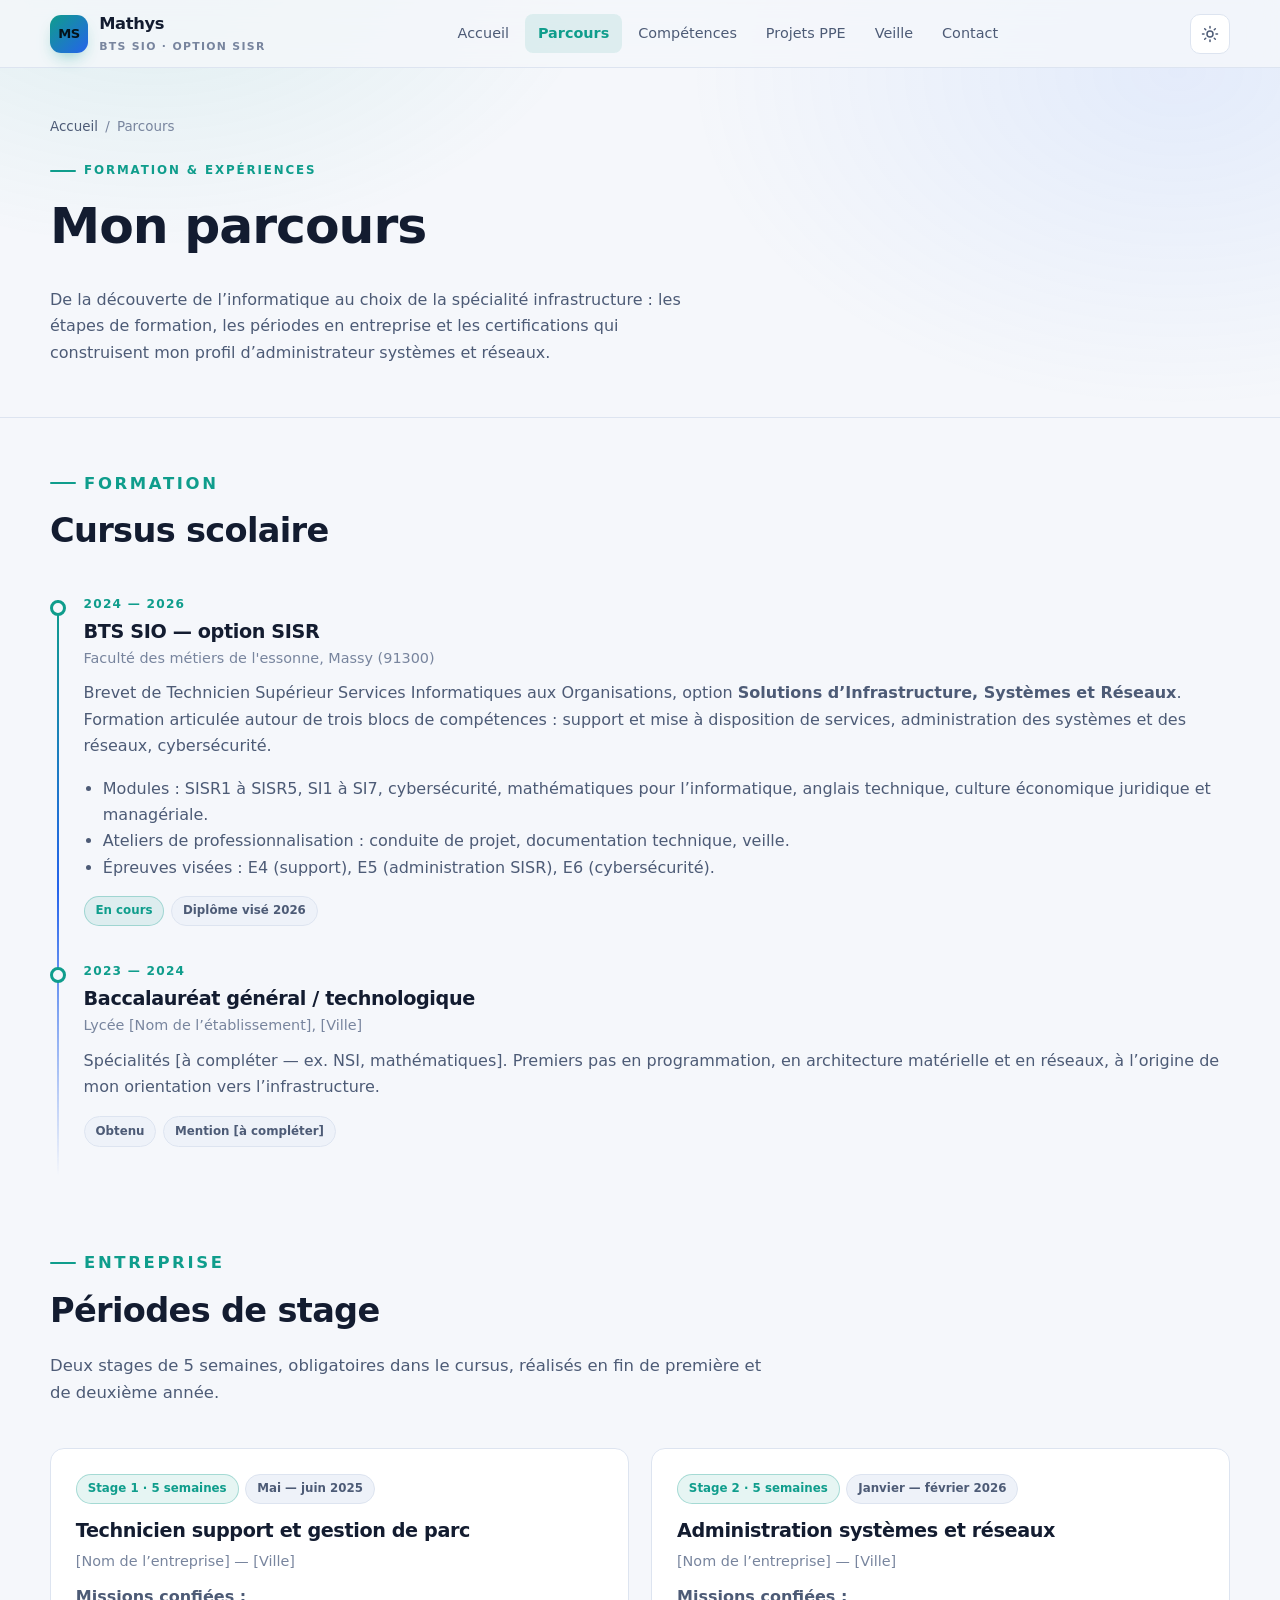
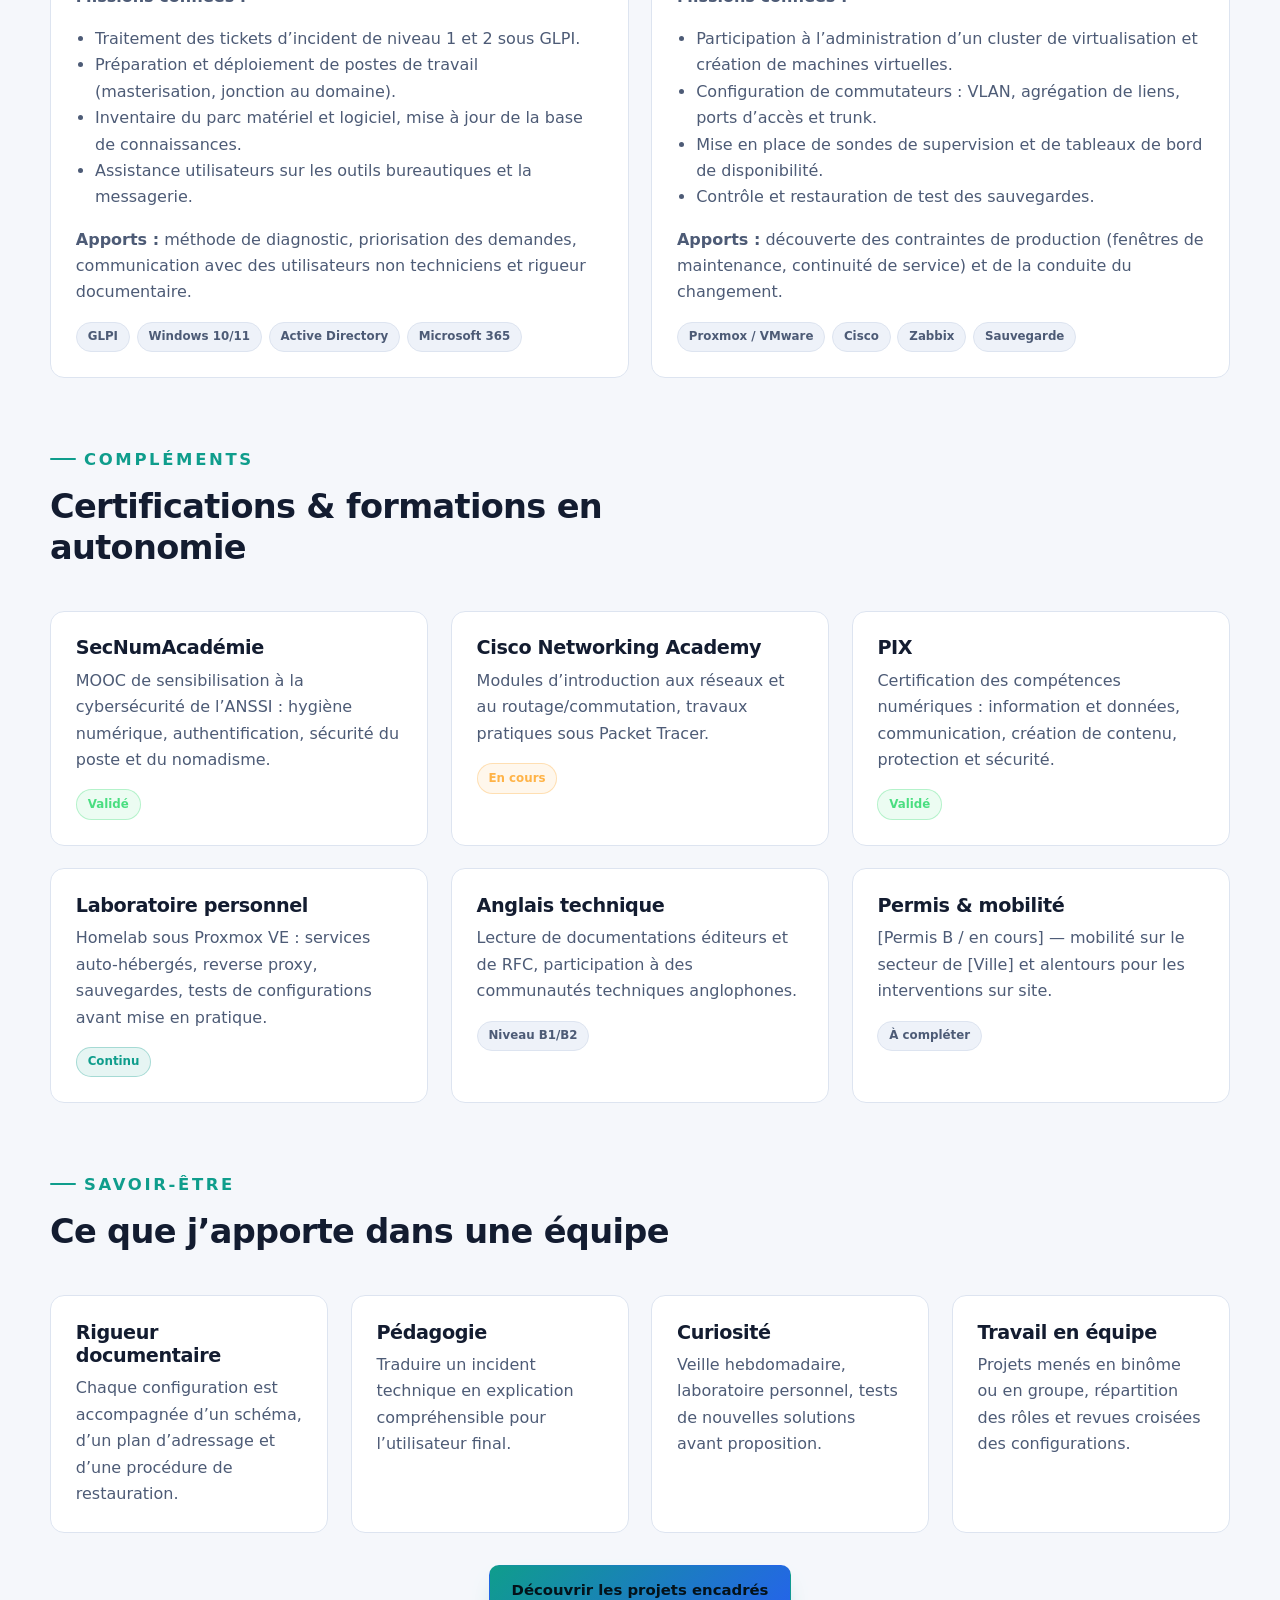
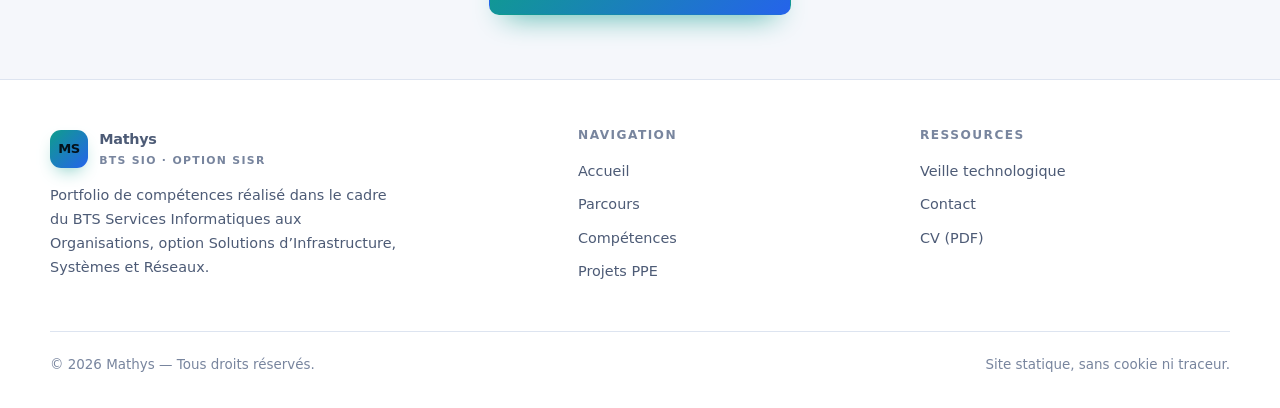
==== commit aa89d638: "Update parcours.html" ====
--- a/parcours.html
+++ b/parcours.html
@@ -70,7 +70,7 @@
       <article class="timeline__item reveal">
         <div class="timeline__date">2024 — 2026</div>
         <h3>BTS SIO — option SISR</h3>
-        <p class="timeline__place">Lycée Blaise Pascal, Orsay (91400)</p>
+        <p class="timeline__place">Faculté des métiers de l'essonne, Massy (91300)</p>
         <p>
           Brevet de Technicien Supérieur Services Informatiques aux Organisations, option
           <strong>Solutions d’Infrastructure, Systèmes et Réseaux</strong>. Formation articulée autour de trois blocs
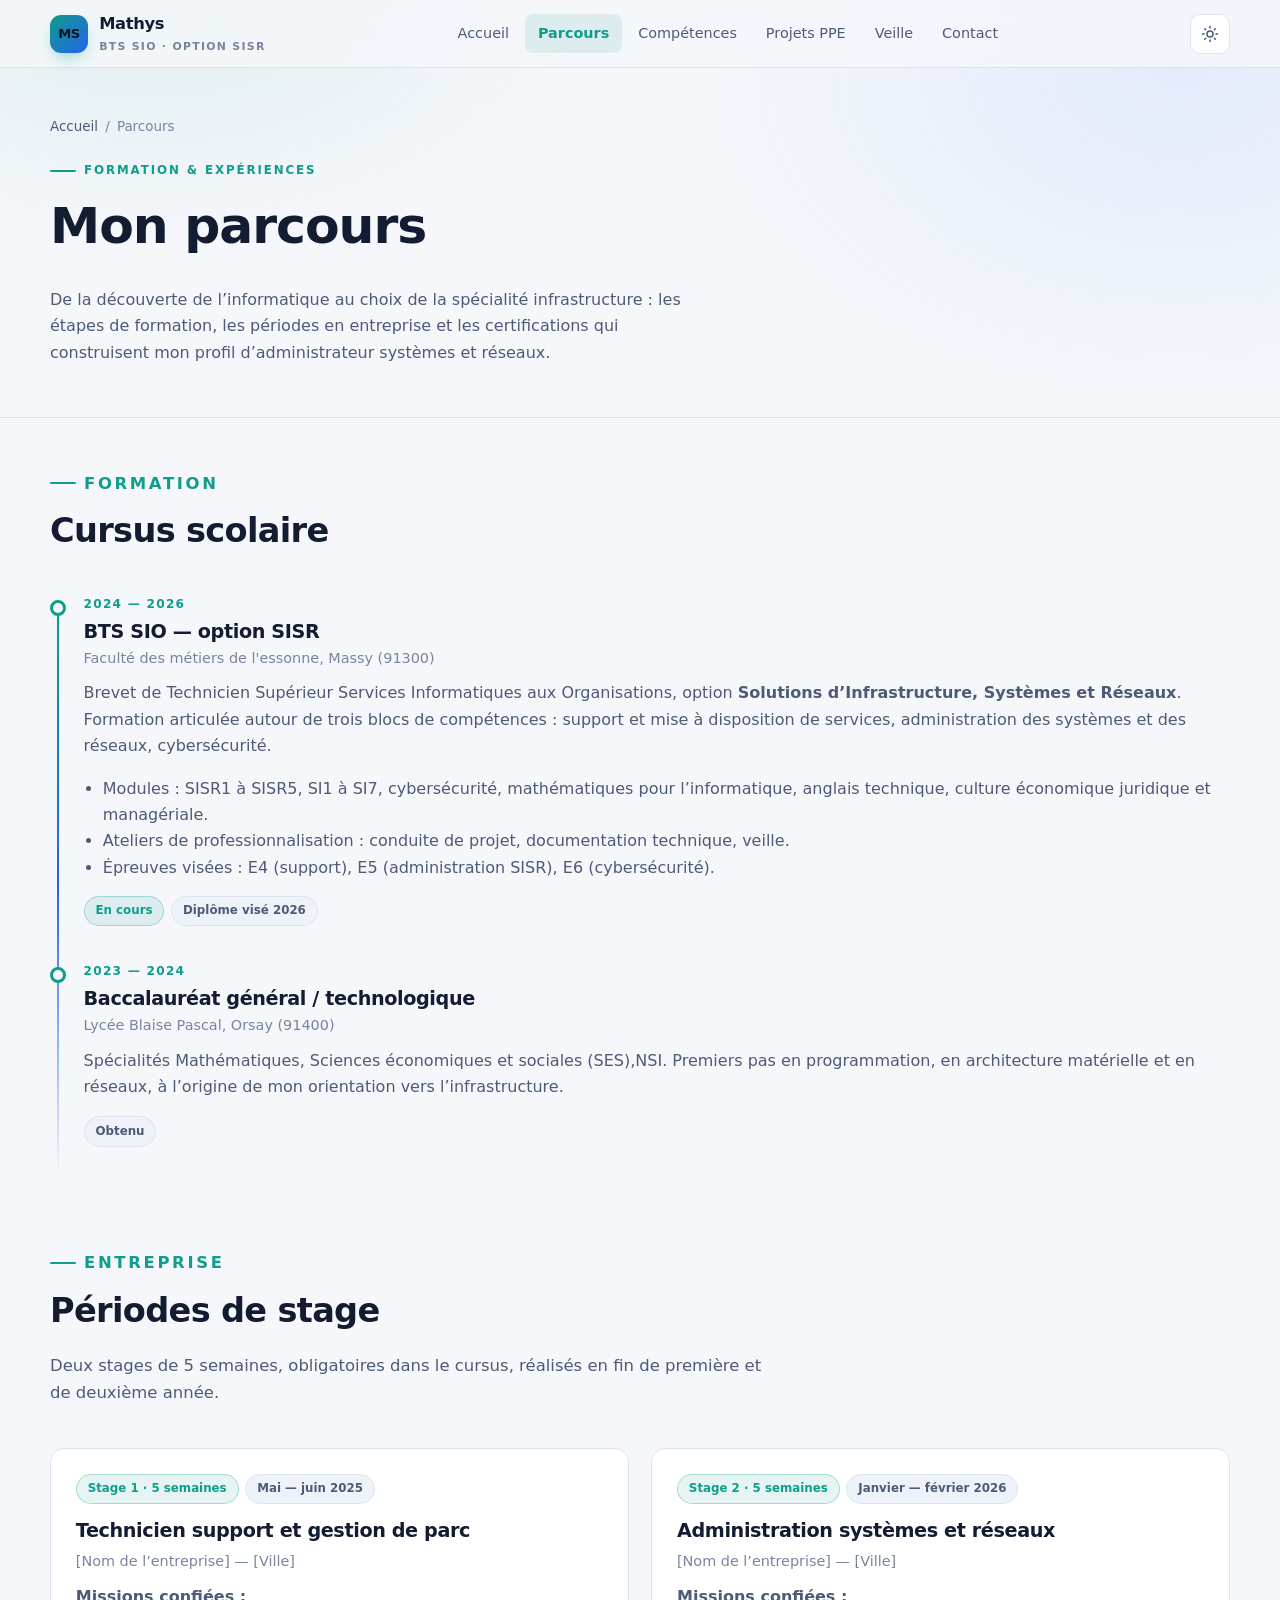
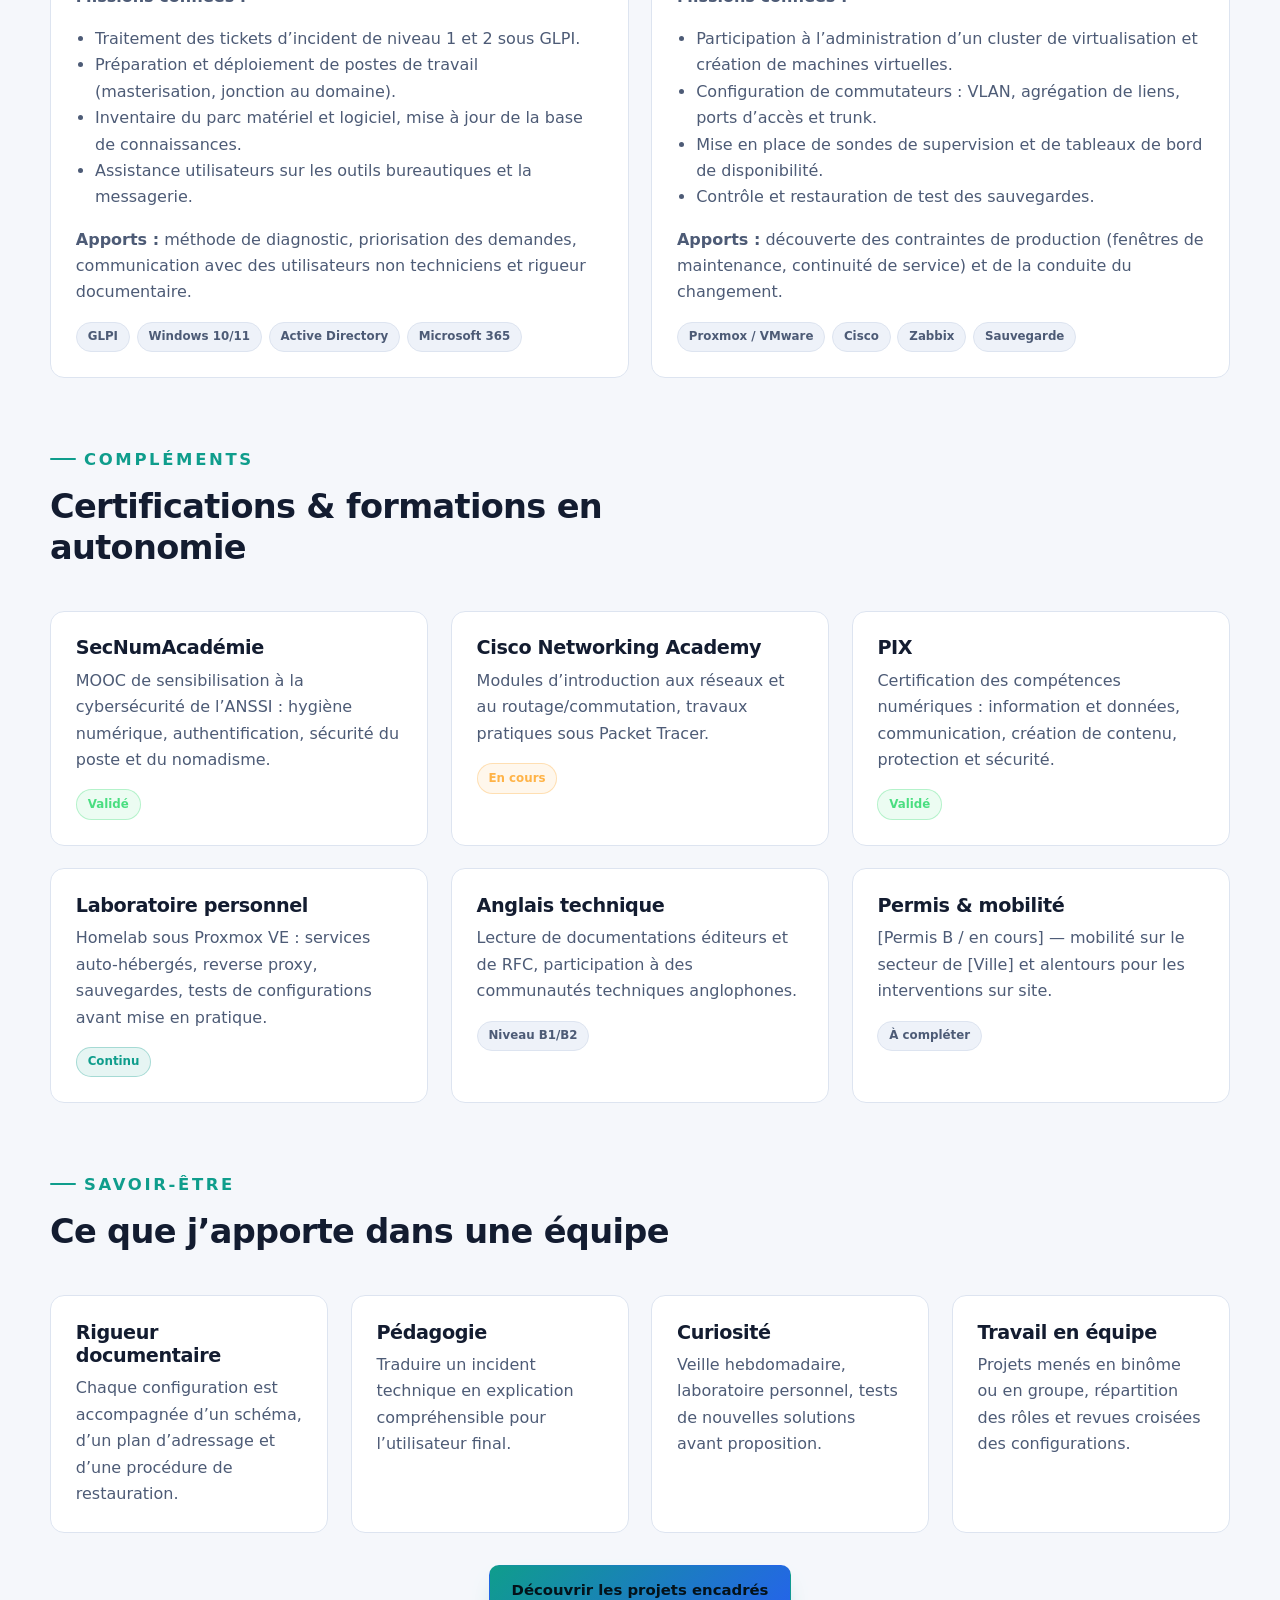
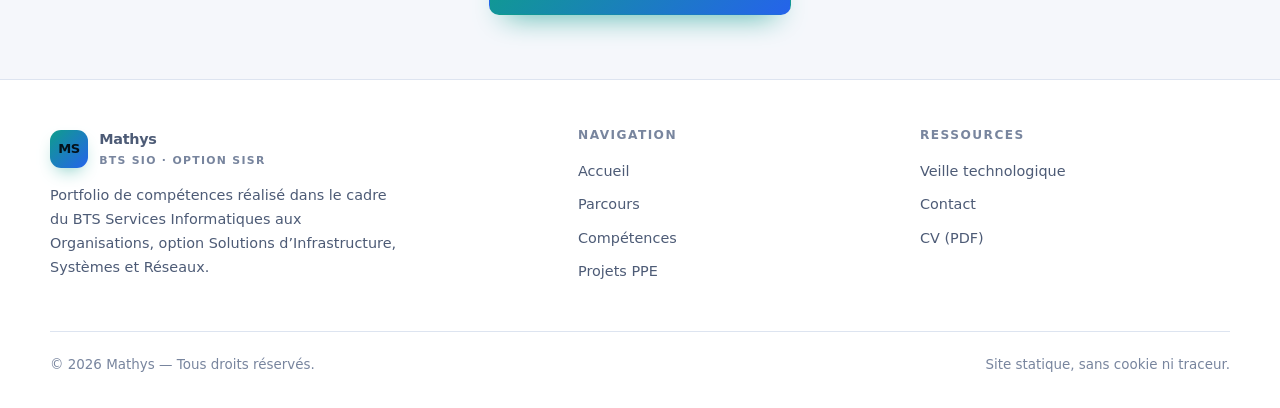
==== commit 64f8edb9: "Update parcours.html" ====
--- a/parcours.html
+++ b/parcours.html
@@ -91,14 +91,13 @@
       <article class="timeline__item reveal">
         <div class="timeline__date">2023 — 2024</div>
         <h3>Baccalauréat général / technologique</h3>
-        <p class="timeline__place">Lycée [Nom de l’établissement], [Ville]</p>
+        <p class="timeline__place">Lycée Blaise Pascal, Orsay (91400)</p>
         <p>
-          Spécialités [à compléter — ex. NSI, mathématiques]. Premiers pas en programmation, en architecture
+          Spécialités Mathématiques, Sciences économiques et sociales (SES),NSI. Premiers pas en programmation, en architecture
           matérielle et en réseaux, à l’origine de mon orientation vers l’infrastructure.
         </p>
         <div class="tags">
           <span class="badge">Obtenu</span>
-          <span class="badge">Mention [à compléter]</span>
         </div>
       </article>
     </div>
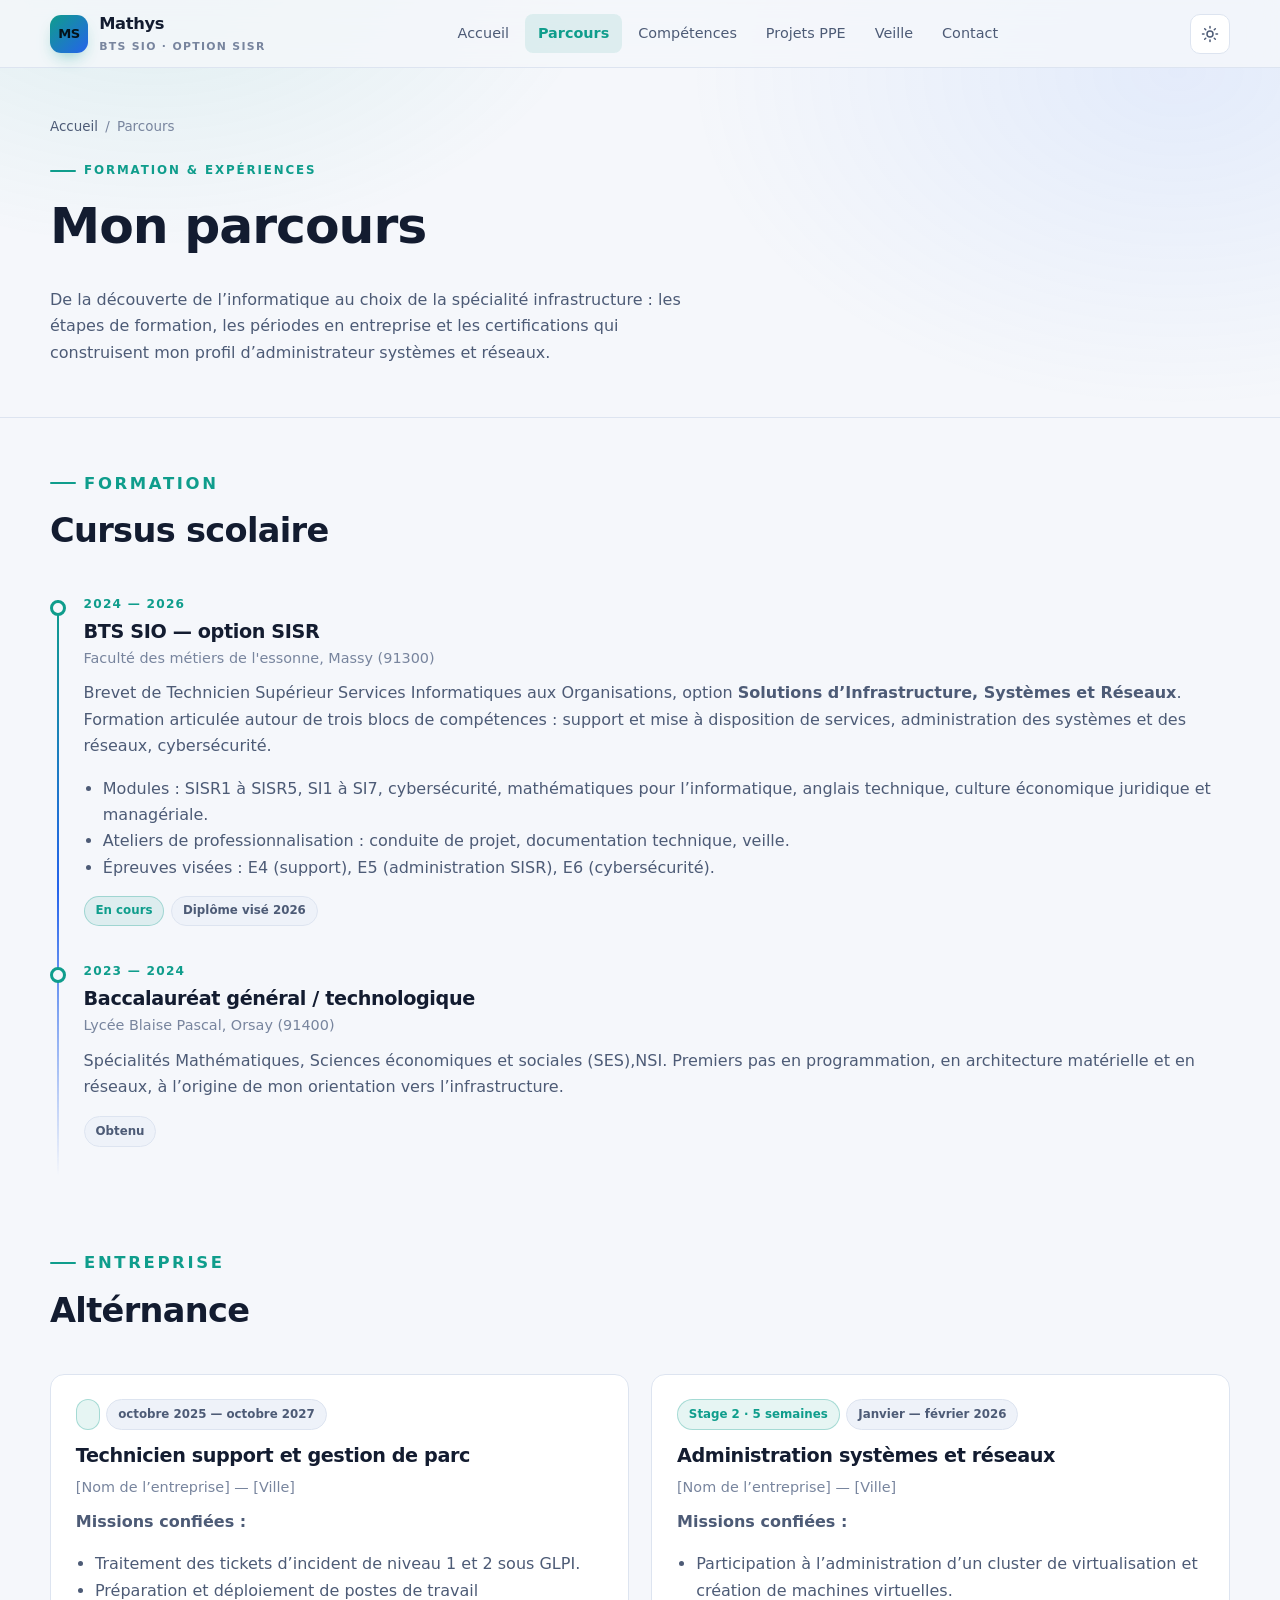
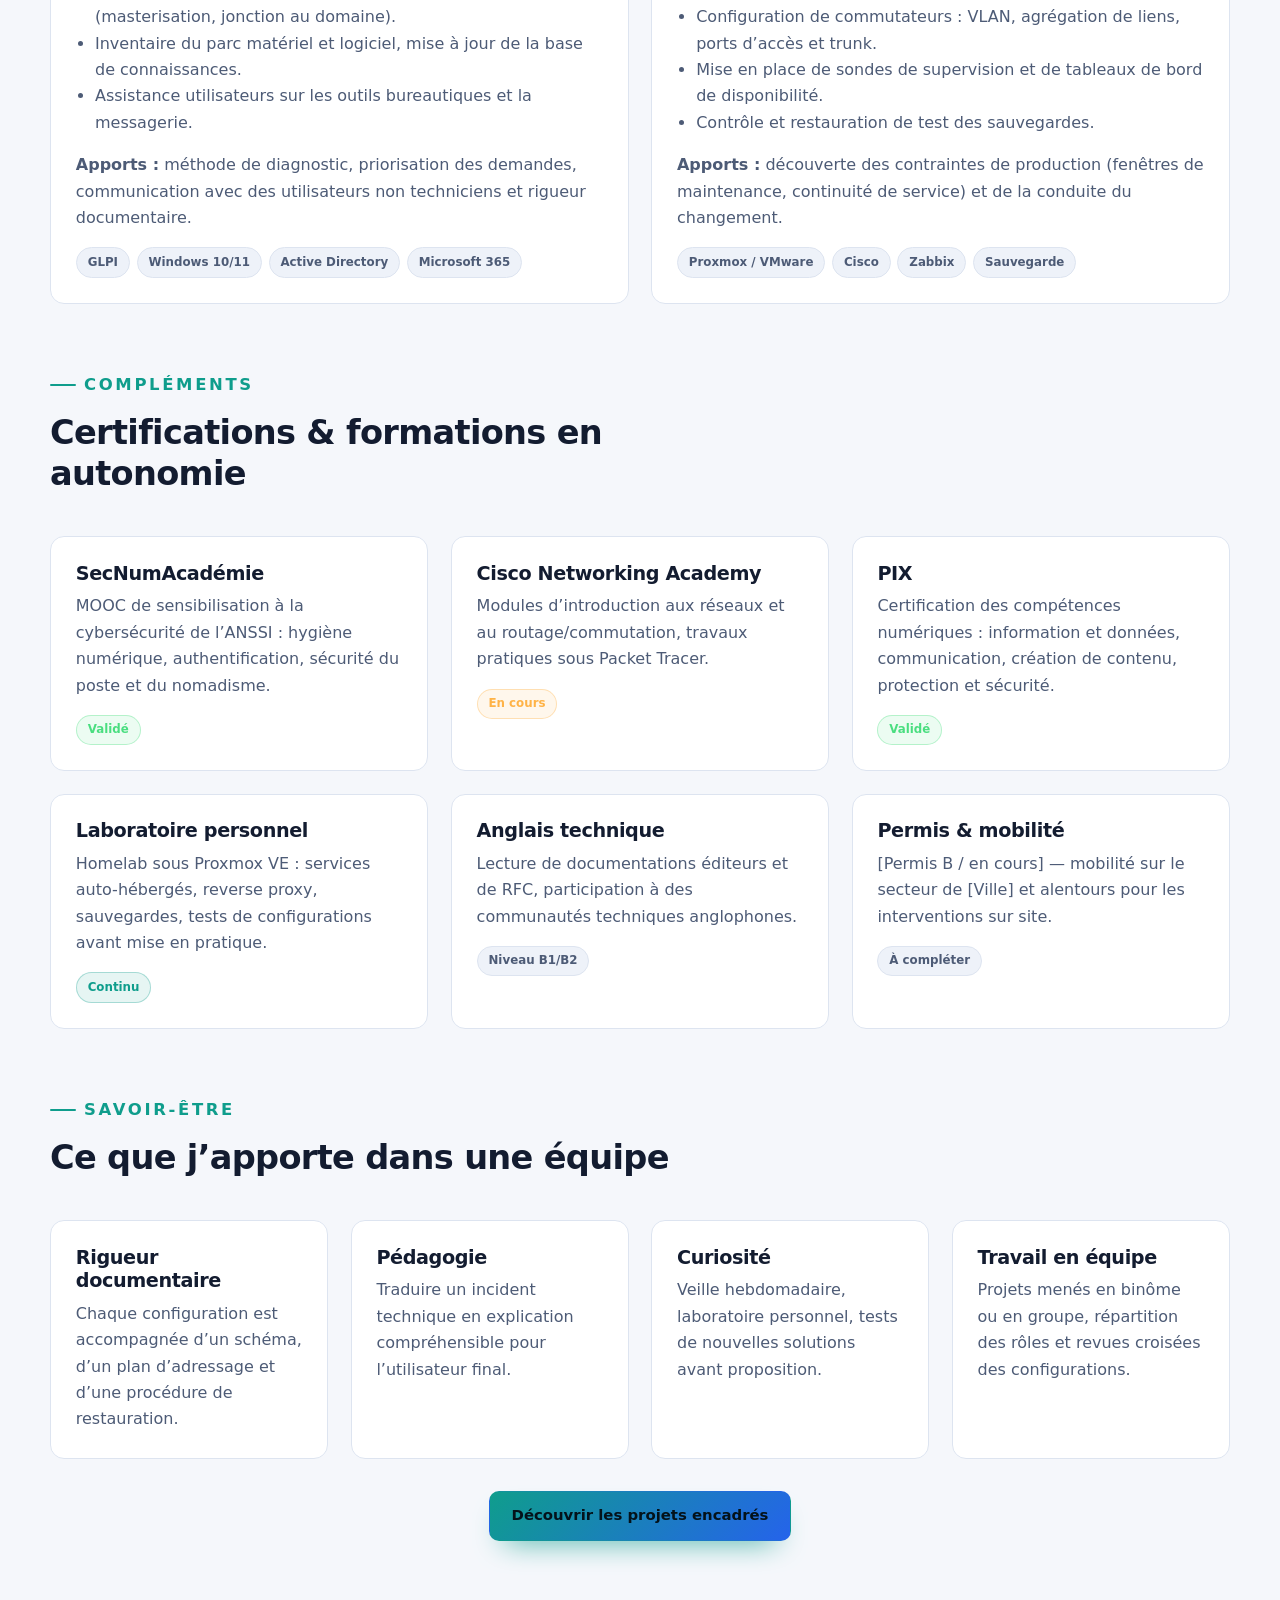
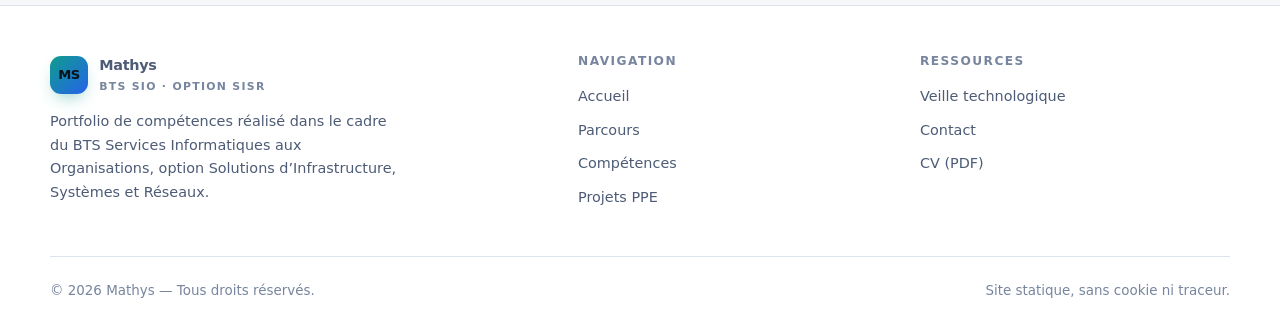
==== commit 2f116d4a: "Update parcours.html" ====
--- a/parcours.html
+++ b/parcours.html
@@ -107,15 +107,15 @@
   <section class="container" style="margin-bottom:4rem">
     <div class="section-head reveal">
       <p class="eyebrow">Entreprise</p>
-      <h2>Périodes de stage</h2>
-      <p>Deux stages de 5 semaines, obligatoires dans le cursus, réalisés en fin de première et de deuxième année.</p>
+      <h2>Altérnance</h2>
+
     </div>
 
     <div class="grid grid--2">
       <article class="card reveal">
         <div class="tags" style="margin-bottom:.9rem">
-          <span class="badge badge--accent">Stage 1 · 5 semaines</span>
-          <span class="badge">Mai — juin 2025</span>
+          <span class="badge badge--accent"></span>
+          <span class="badge">octobre 2025 — octobre 2027</span>
         </div>
         <h3>Technicien support et gestion de parc</h3>
         <p class="timeline__place">[Nom de l’entreprise] — [Ville]</p>
